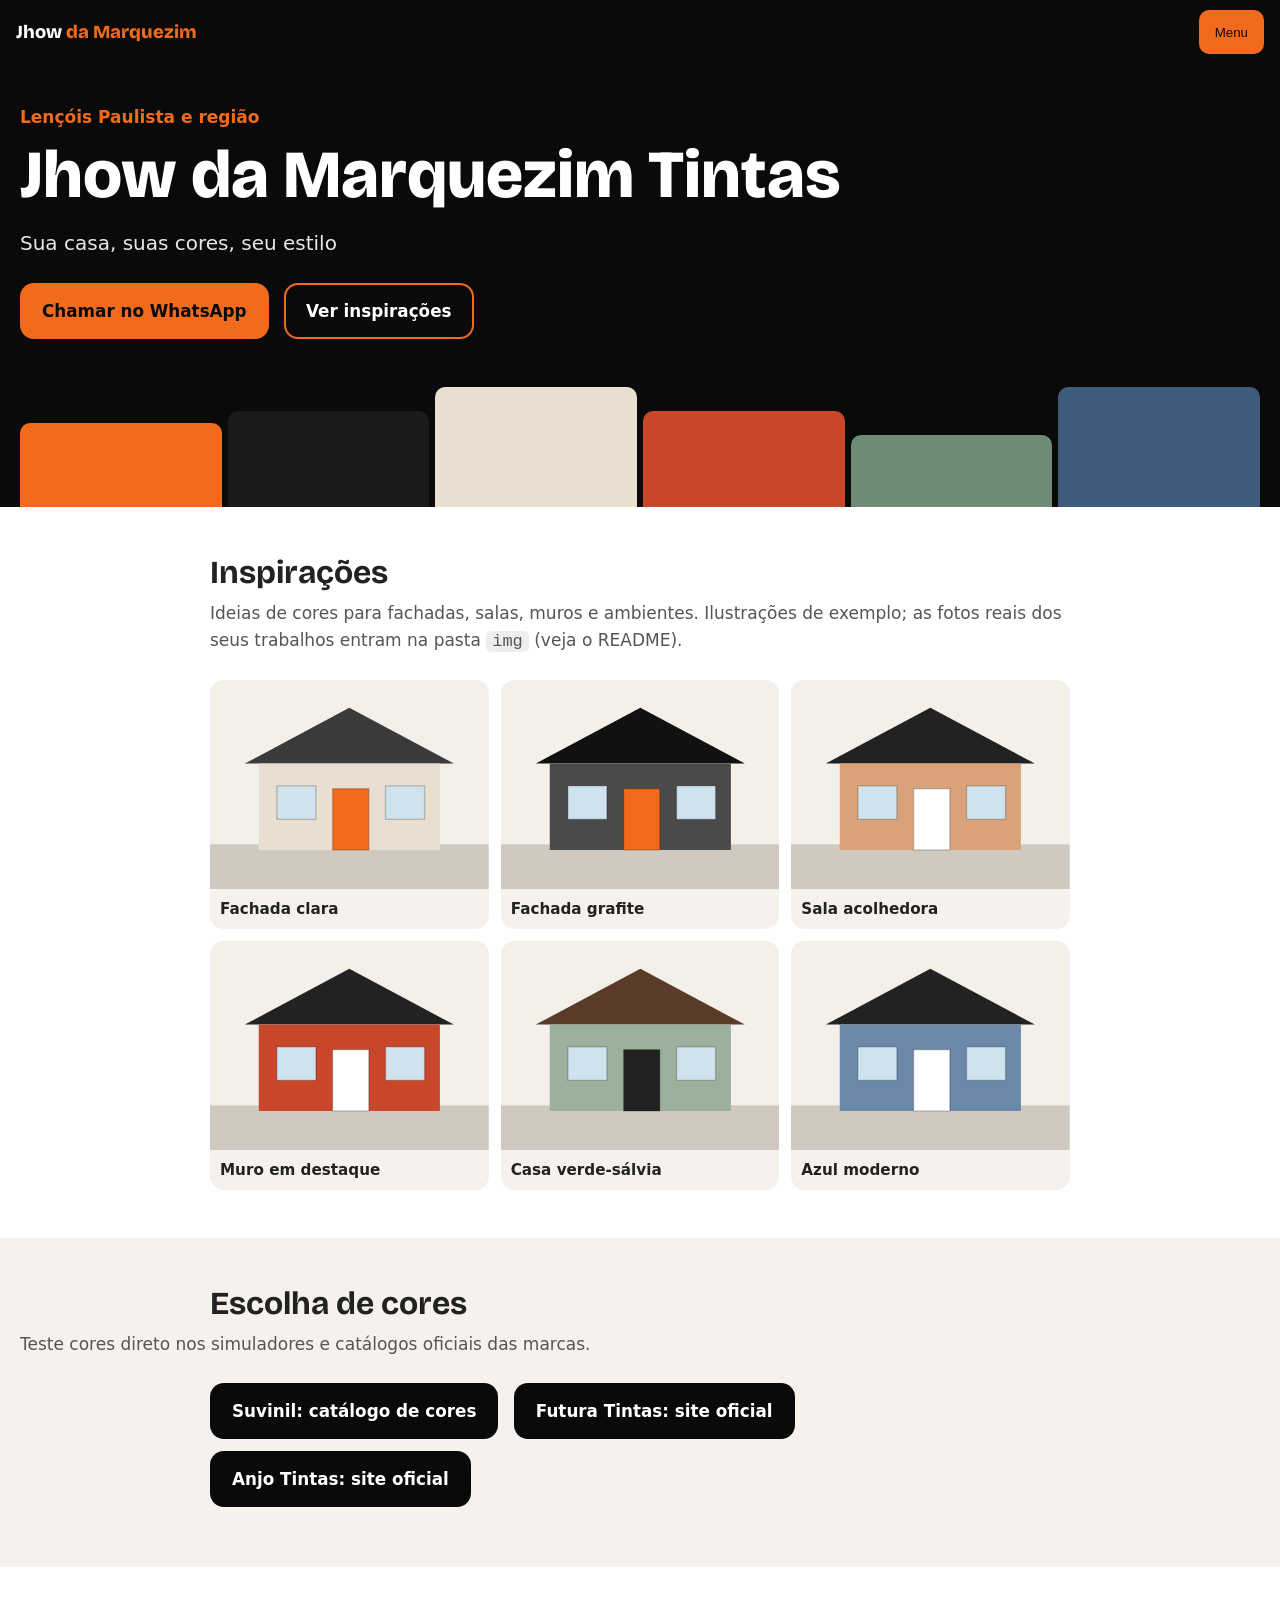
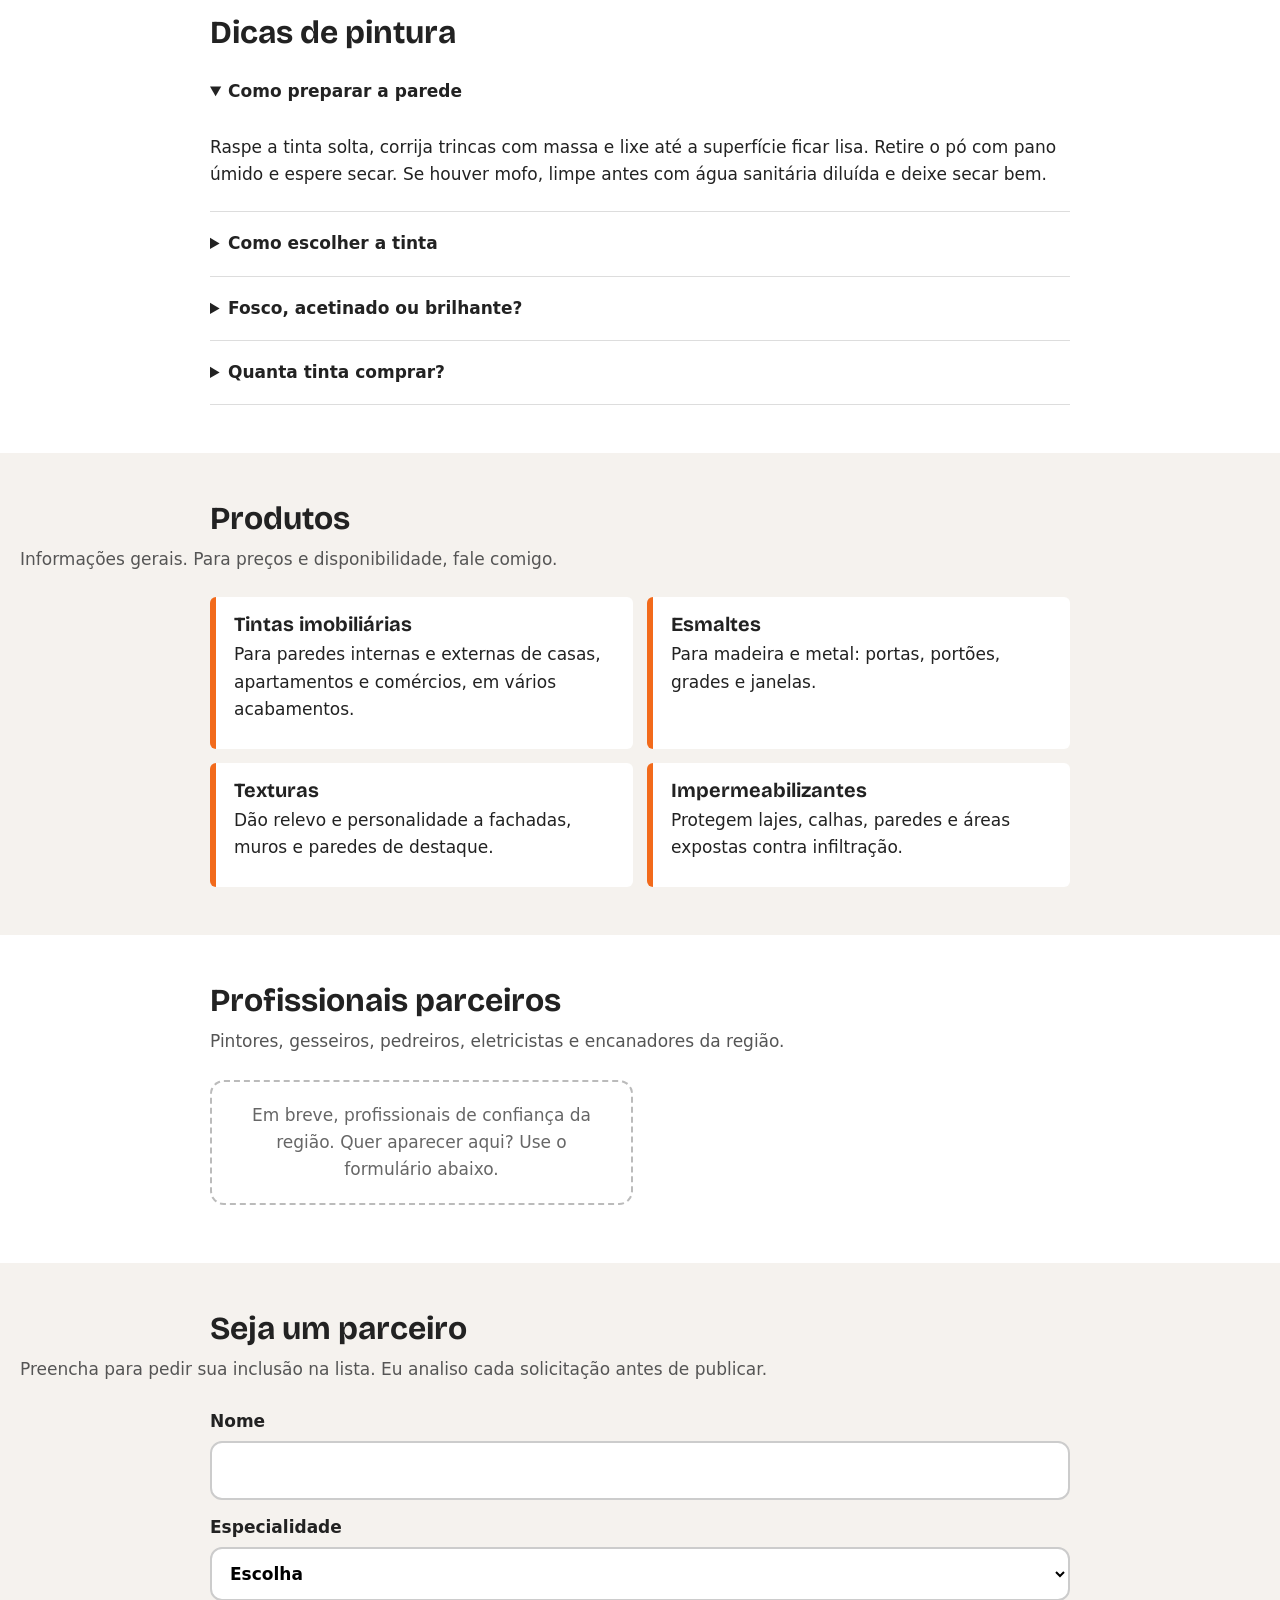
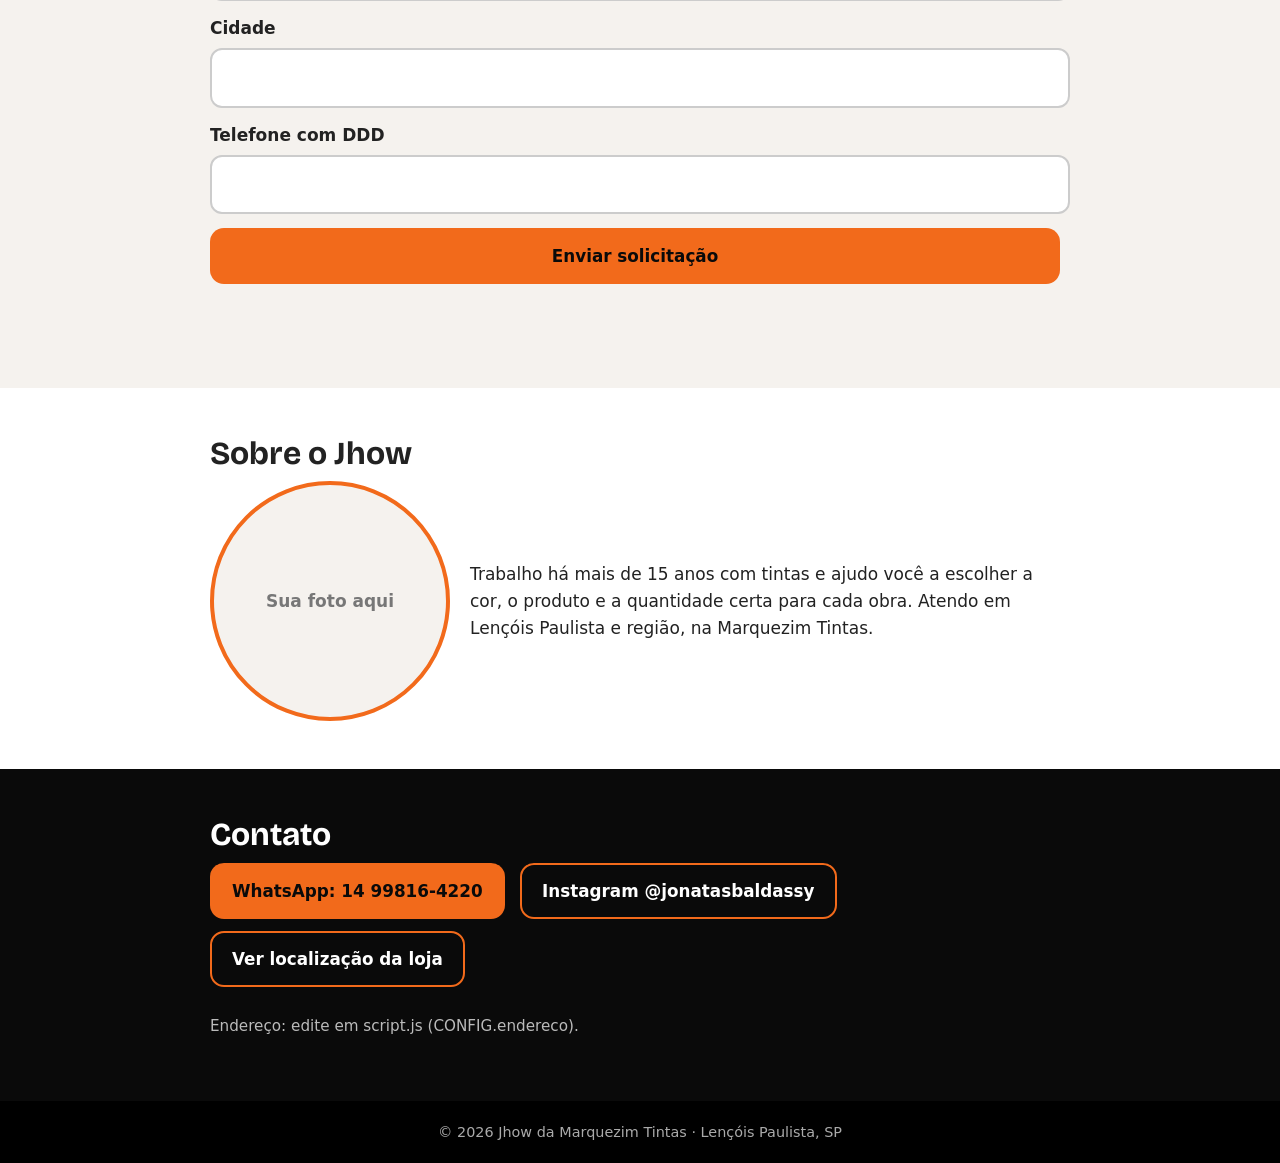
==== index.html @ eee98758 "Add files via upload" ====
<!DOCTYPE html>
<html lang="pt-BR">
<head>
<meta charset="utf-8">
<meta name="viewport" content="width=device-width, initial-scale=1">
<title>Jhow da Marquezim Tintas · Lençóis Paulista</title>
<meta name="description" content="Sua casa, suas cores, seu estilo. Tintas, dicas de pintura e profissionais parceiros em Lençóis Paulista e região.">
<meta name="theme-color" content="#F26A1B">
<link rel="preconnect" href="https://fonts.googleapis.com">
<link rel="preconnect" href="https://fonts.gstatic.com" crossorigin>
<link href="https://fonts.googleapis.com/css2?family=Bricolage+Grotesque:wght@600;800&display=swap" rel="stylesheet">
<link rel="stylesheet" href="style.css">
</head>
<body>

<header class="topbar">
  <a href="#inicio" class="brand">Jhow <span>da Marquezim</span></a>
  <button class="menu-btn" id="menuBtn" aria-expanded="false" aria-controls="menu">Menu</button>
  <nav id="menu" class="menu" hidden>
    <a href="#inspiracoes">Inspirações</a>
    <a href="#cores">Escolha de cores</a>
    <a href="#dicas">Dicas de pintura</a>
    <a href="#produtos">Produtos</a>
    <a href="#parceiros">Profissionais parceiros</a>
    <a href="#seja-parceiro">Seja um parceiro</a>
    <a href="#sobre">Sobre o Jhow</a>
    <a href="#contato">Contato</a>
  </nav>
</header>

<main>
<section id="inicio" class="hero">
  <div class="hero-text">
    <p class="kicker">Lençóis Paulista e região</p>
    <h1>Jhow da Marquezim Tintas</h1>
    <p class="slogan">Sua casa, suas cores, seu estilo</p>
    <a class="btn btn-wa" data-wa="Olá, Jhow! Vim pelo seu site e gostaria de ajuda com tintas.">Chamar no WhatsApp</a>
    <a class="btn btn-ghost" href="#inspiracoes">Ver inspirações</a>
  </div>
  <div class="chips" aria-hidden="true">
    <i style="--c:#F26A1B"></i><i style="--c:#1a1a1a"></i><i style="--c:#E9DFD0"></i><i style="--c:#C8472B"></i><i style="--c:#6E8B74"></i><i style="--c:#3F5A7A"></i>
  </div>
</section>

<section id="inspiracoes" class="sec">
  <h2>Inspirações</h2>
  <p class="lead">Ideias de cores para fachadas, salas, muros e ambientes. Ilustrações de exemplo; as fotos reais dos seus trabalhos entram na pasta <code>img</code> (veja o README).</p>
  <div class="gallery" id="gallery"></div>
</section>

<section id="cores" class="sec alt">
  <h2>Escolha de cores</h2>
  <p class="lead">Teste cores direto nos simuladores e catálogos oficiais das marcas.</p>
  <div class="stack">
    <a class="btn btn-dark" href="https://www.suvinil.com.br/" target="_blank" rel="noopener">Suvinil: catálogo de cores</a>
    <a class="btn btn-dark" href="https://www.futuratintas.com.br/" target="_blank" rel="noopener">Futura Tintas: site oficial</a>
    <a class="btn btn-dark" href="https://www.anjo.com.br/" target="_blank" rel="noopener">Anjo Tintas: site oficial</a>
  </div>
</section>

<section id="dicas" class="sec">
  <h2>Dicas de pintura</h2>
  <details open><summary>Como preparar a parede</summary>
    <p>Raspe a tinta solta, corrija trincas com massa e lixe até a superfície ficar lisa. Retire o pó com pano úmido e espere secar. Se houver mofo, limpe antes com água sanitária diluída e deixe secar bem.</p></details>
  <details><summary>Como escolher a tinta</summary>
    <p>Pense no local: áreas internas pedem tintas laváveis e de baixo odor; áreas externas precisam resistir a sol e chuva. Parede nova costuma pedir selador ou fundo preparador antes da tinta de acabamento.</p></details>
  <details><summary>Fosco, acetinado ou brilhante?</summary>
    <p>O fosco disfarça imperfeições e dá um visual mais sofisticado. O acetinado é fácil de limpar e vai bem em salas e corredores. O brilhante destaca detalhes e mostra todos os defeitos da parede.</p></details>
  <details><summary>Quanta tinta comprar?</summary>
    <p>Meça largura e altura das paredes, some as áreas e desconte portas e janelas. Compare o resultado com o rendimento por demão informado na lata. Me chame no WhatsApp que ajudo a calcular.</p></details>
</section>

<section id="produtos" class="sec alt">
  <h2>Produtos</h2>
  <p class="lead">Informações gerais. Para preços e disponibilidade, fale comigo.</p>
  <div class="cards">
    <article><h3>Tintas imobiliárias</h3><p>Para paredes internas e externas de casas, apartamentos e comércios, em vários acabamentos.</p></article>
    <article><h3>Esmaltes</h3><p>Para madeira e metal: portas, portões, grades e janelas.</p></article>
    <article><h3>Texturas</h3><p>Dão relevo e personalidade a fachadas, muros e paredes de destaque.</p></article>
    <article><h3>Impermeabilizantes</h3><p>Protegem lajes, calhas, paredes e áreas expostas contra infiltração.</p></article>
  </div>
</section>

<section id="parceiros" class="sec">
  <h2>Profissionais parceiros</h2>
  <p class="lead">Pintores, gesseiros, pedreiros, eletricistas e encanadores da região.</p>
  <div id="partners" class="cards"></div>
</section>

<section id="seja-parceiro" class="sec alt">
  <h2>Seja um parceiro</h2>
  <p class="lead">Preencha para pedir sua inclusão na lista. Eu analiso cada solicitação antes de publicar.</p>
  <form id="partnerForm" class="form">
    <label>Nome<input name="nome" required autocomplete="name"></label>
    <label>Especialidade
      <select name="especialidade" required>
        <option value="">Escolha</option><option>Pintor</option><option>Gesseiro</option><option>Pedreiro</option><option>Eletricista</option><option>Encanador</option><option>Outro</option>
      </select></label>
    <label>Cidade<input name="cidade" required></label>
    <label>Telefone com DDD<input name="telefone" type="tel" inputmode="tel" required autocomplete="tel"></label>
    <button class="btn btn-wa" type="submit">Enviar solicitação</button>
    <p id="formMsg" class="note" role="status"></p>
  </form>
</section>

<section id="sobre" class="sec">
  <h2>Sobre o Jhow</h2>
  <div class="about">
    <div class="photo" id="photo">
      <img src="img/jhow.jpg" alt="Jhow, da Marquezim Tintas" onerror="this.remove()">
      <span>Sua foto aqui</span>
    </div>
    <p>Trabalho há mais de 15 anos com tintas e ajudo você a escolher a cor, o produto e a quantidade certa para cada obra. Atendo em Lençóis Paulista e região, na Marquezim Tintas.</p>
  </div>
</section>

<section id="contato" class="sec dark">
  <h2>Contato</h2>
  <div class="stack">
    <a class="btn btn-wa" data-wa="Olá, Jhow! Vim pelo seu site.">WhatsApp: 14 99816-4220</a>
    <a class="btn btn-ghost" id="igLink" target="_blank" rel="noopener">Instagram @jonatasbaldassy</a>
    <a class="btn btn-ghost" id="mapLink" target="_blank" rel="noopener">Ver localização da loja</a>
  </div>
  <p class="note" id="addr"></p>
</section>
</main>

<footer>© <span id="yr"></span> Jhow da Marquezim Tintas · Lençóis Paulista, SP</footer>
<script src="script.js"></script>
</body>
</html>
---- style.css ----
:root{--or:#F26A1B;--or-d:#C94F0B;--bk:#0A0A0A;--wh:#fff;--sand:#F5F2EE;--tx:#222}
*{box-sizing:border-box}
html{scroll-behavior:smooth;scroll-padding-top:64px}
body{margin:0;font:17px/1.6 system-ui,-apple-system,"Segoe UI",Roboto,sans-serif;color:var(--tx);background:var(--wh)}
h1,h2,h3,.brand{font-family:"Bricolage Grotesque",system-ui,sans-serif;line-height:1.1;margin:0}
a{color:inherit}
:focus-visible{outline:3px solid var(--or);outline-offset:2px}

.topbar{position:sticky;top:0;z-index:10;display:flex;justify-content:space-between;align-items:center;padding:10px 16px;background:var(--bk);color:var(--wh)}
.brand{font-weight:800;font-size:1.15rem;text-decoration:none}
.brand span{color:var(--or)}
.menu-btn{background:var(--or);color:var(--bk);border:0;border-radius:10px;font:700 1rem inherit;padding:10px 16px;min-height:44px}
.menu{position:absolute;top:100%;left:0;right:0;background:var(--bk);display:flex;flex-direction:column;padding:8px 16px 16px;border-top:1px solid #333}
.menu[hidden]{display:none}
.menu a{padding:14px 4px;text-decoration:none;border-bottom:1px solid #2a2a2a;font-weight:600}

.hero{background:var(--bk);color:var(--wh);padding:40px 20px 0;overflow:hidden}
.kicker{color:var(--or);font-weight:700;margin:0 0 8px}
.hero h1{font-size:clamp(2.4rem,11vw,4.2rem);font-weight:800}
.slogan{font-size:1.25rem;margin:14px 0 24px;color:#e8e8e8}
.chips{display:flex;gap:6px;margin-top:36px;height:120px;align-items:flex-end}
.chips i{flex:1;background:var(--c);border-radius:10px 10px 0 0;height:60%;transition:height .3s}
.chips i:nth-child(2n){height:80%}.chips i:nth-child(3n){height:100%}.chips i:nth-child(1){height:70%}
.chips i:hover{height:100%}

.btn{display:flex;justify-content:center;align-items:center;min-height:56px;padding:14px 20px;margin:0 0 12px;border-radius:14px;font:700 1.05rem system-ui;text-decoration:none;text-align:center;border:2px solid transparent;cursor:pointer;width:100%}
.btn-wa{background:var(--or);color:var(--bk)}
.btn-wa:active{background:var(--or-d)}
.btn-ghost{border-color:var(--or);color:inherit;background:transparent}
.btn-dark{background:var(--bk);color:var(--wh)}
.btn-sm{min-height:48px;margin:0;font-size:.95rem}
@media(min-width:600px){.btn{width:auto;display:inline-flex;margin-right:10px}.stack .btn{margin-bottom:12px}}

.sec{padding:48px 20px;max-width:900px;margin:0 auto}
.alt,.dark{max-width:none}
.alt{background:var(--sand)}
.alt>*,.dark>*{max-width:860px;margin-left:auto;margin-right:auto}
.dark{background:var(--bk);color:var(--wh)}
h2{font-size:2rem;margin-bottom:10px}
.lead{margin:0 0 24px;color:#555}
.dark .lead,.dark .note{color:#bbb}
.note{font-size:.95rem;color:#666}
code{background:#0001;padding:1px 6px;border-radius:5px}

.gallery{display:grid;grid-template-columns:1fr 1fr;gap:12px}
.gallery figure{margin:0;border-radius:14px;overflow:hidden;background:var(--sand)}
.gallery svg,.gallery img{display:block;width:100%;height:auto}
.gallery figcaption{padding:8px 10px;font-weight:600;font-size:.95rem}
@media(min-width:700px){.gallery{grid-template-columns:repeat(3,1fr)}}

.cards{display:grid;gap:14px}
@media(min-width:700px){.cards{grid-template-columns:1fr 1fr}}
.cards article{background:var(--wh);border-left:6px solid var(--or);padding:16px 18px;border-radius:6px}
.cards h3{font-size:1.25rem;margin-bottom:6px}
.cards p{margin:0 0 10px}
.actions{display:grid;grid-template-columns:1fr 1fr;gap:10px;margin-top:12px}
.empty{padding:20px;border:2px dashed #bbb;border-radius:14px;text-align:center;color:#666}
.demo{display:inline-block;background:var(--bk);color:var(--wh);font-size:.8rem;padding:2px 10px;border-radius:99px;margin-bottom:8px}

details{border-bottom:1px solid #ddd;padding:6px 0}
summary{font-weight:700;padding:12px 0;min-height:48px;cursor:pointer}

.form{display:grid;gap:14px}
.form label{display:grid;gap:6px;font-weight:600}
.form input,.form select{font:inherit;padding:14px;border:2px solid #ccc;border-radius:12px;background:var(--wh);min-height:52px}

.about{display:grid;gap:20px;align-items:center}
@media(min-width:700px){.about{grid-template-columns:240px 1fr}}
.photo{position:relative;aspect-ratio:1;max-width:260px;border-radius:50%;border:4px solid var(--or);background:var(--sand);display:grid;place-items:center;overflow:hidden;color:#777;font-weight:600}
.photo img{position:absolute;inset:0;width:100%;height:100%;object-fit:cover}

footer{background:#000;color:#aaa;text-align:center;padding:20px;font-size:.9rem}
@media(prefers-reduced-motion:reduce){*{transition:none!important;scroll-behavior:auto!important}}
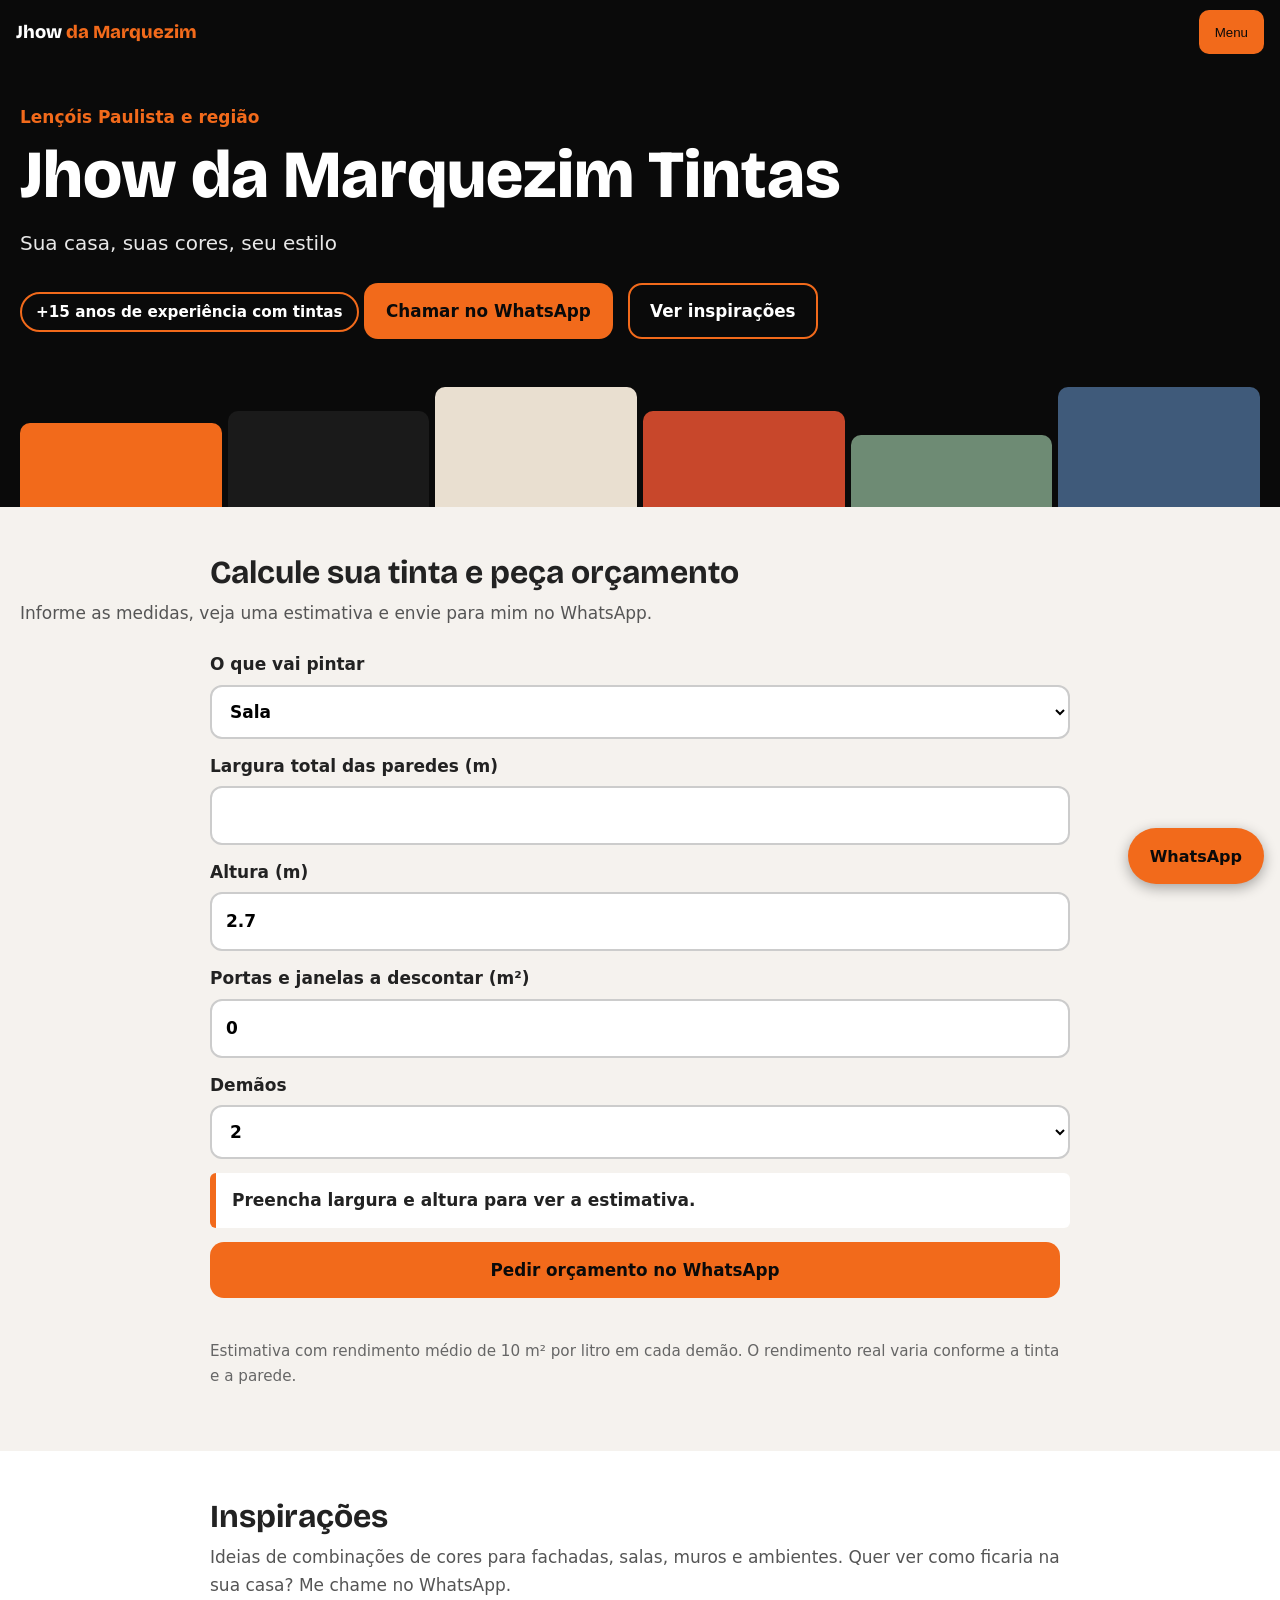
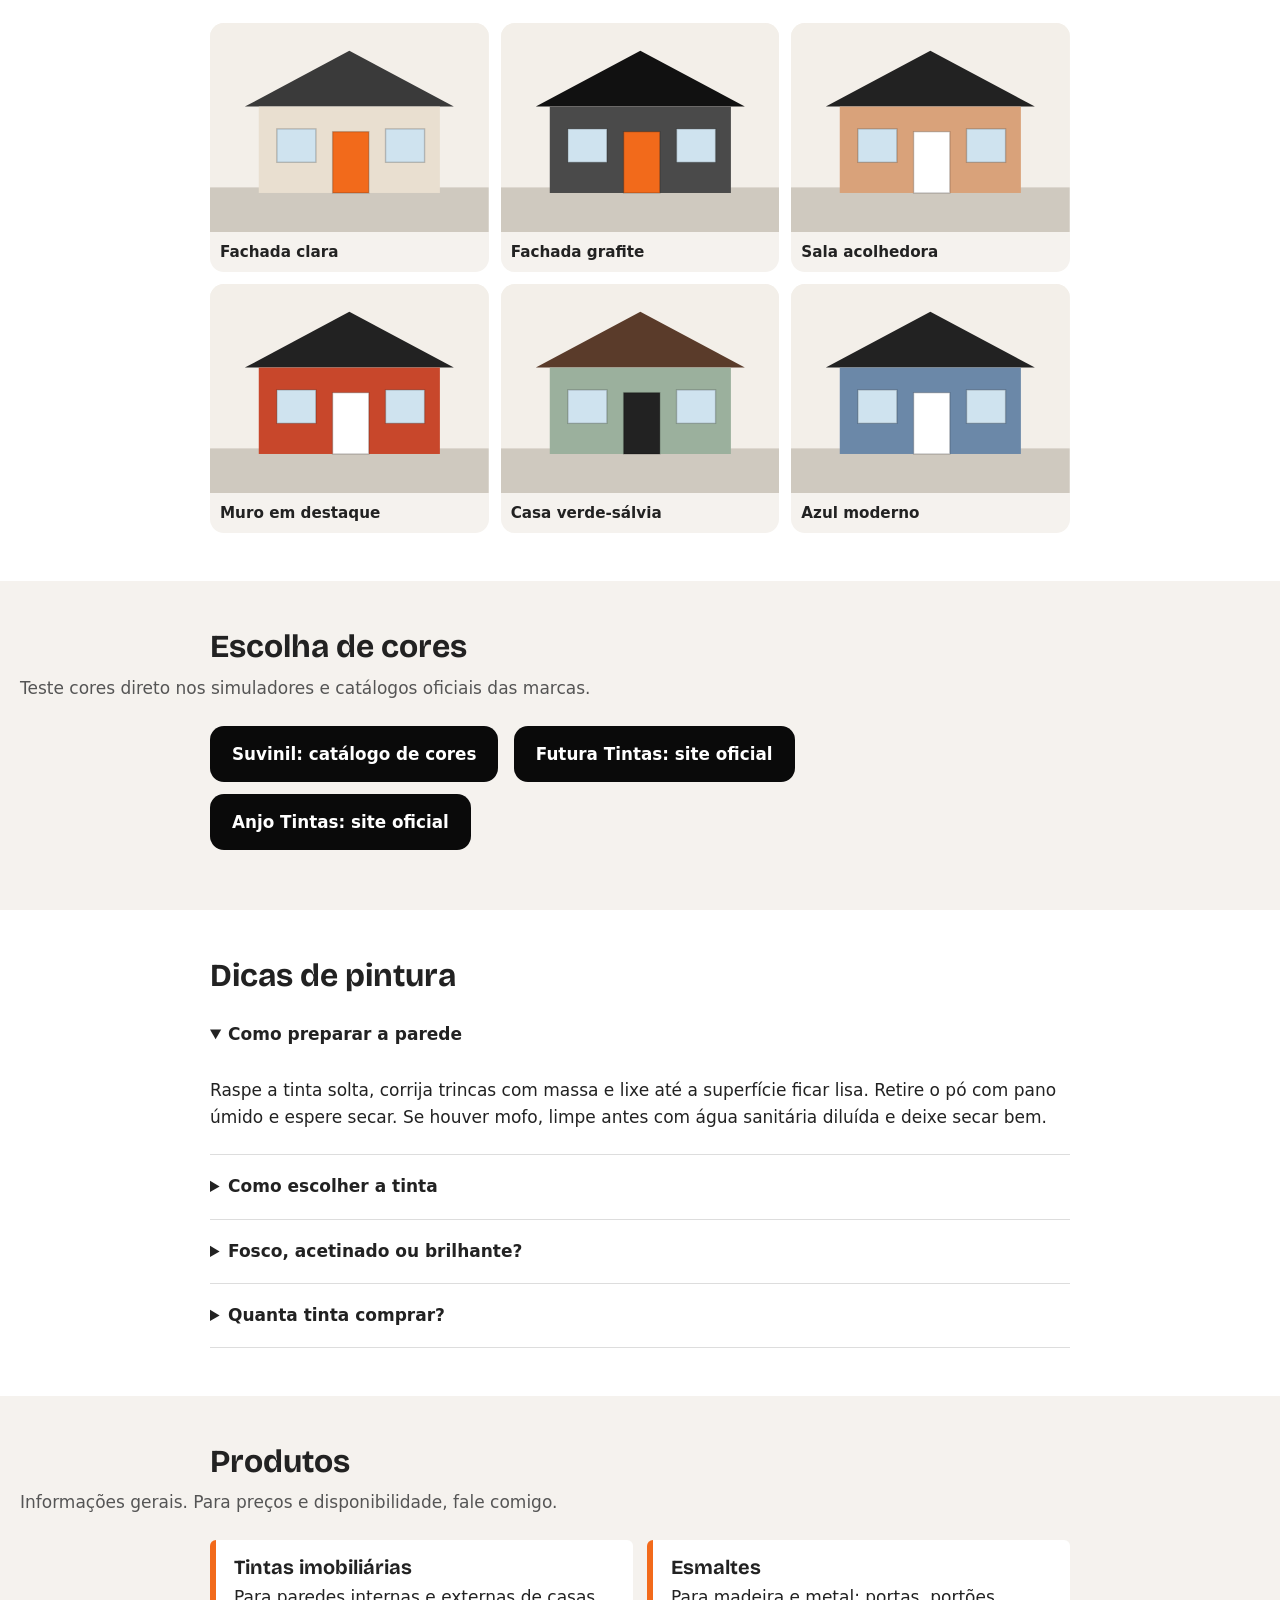
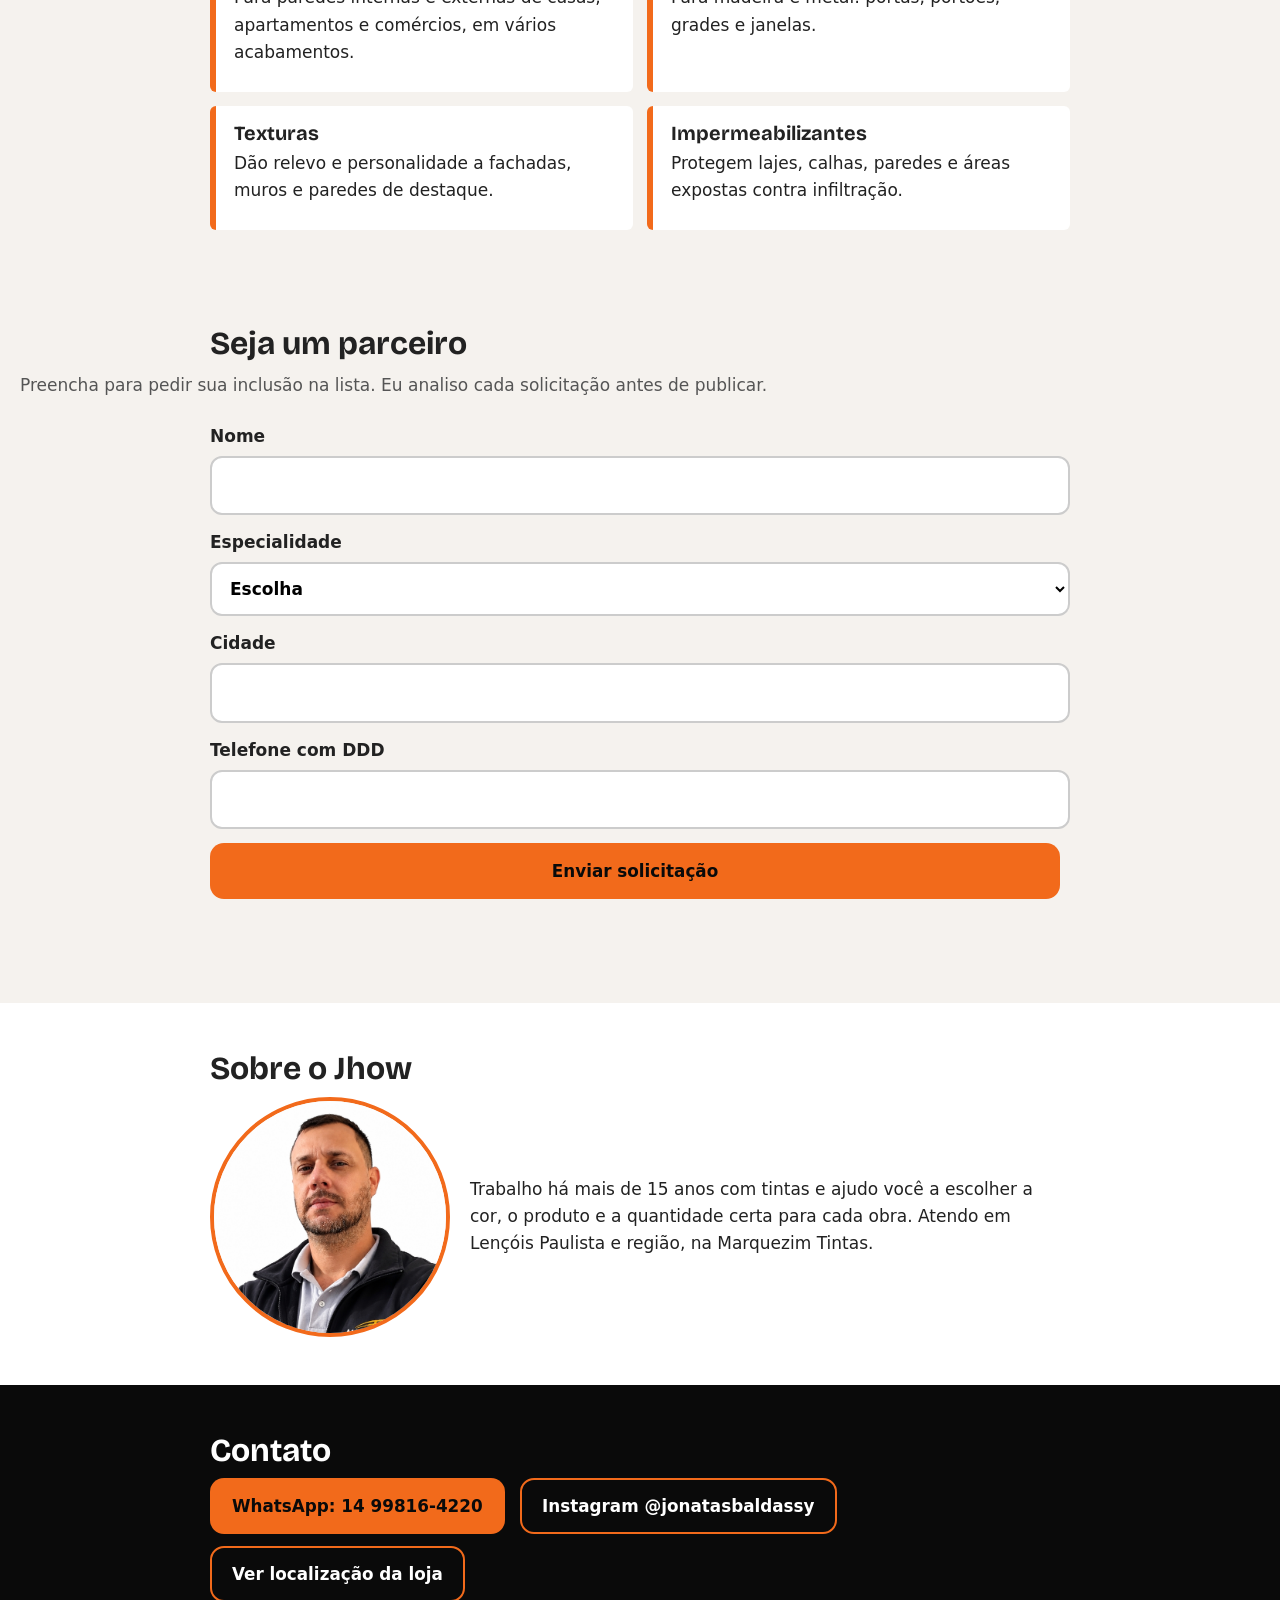
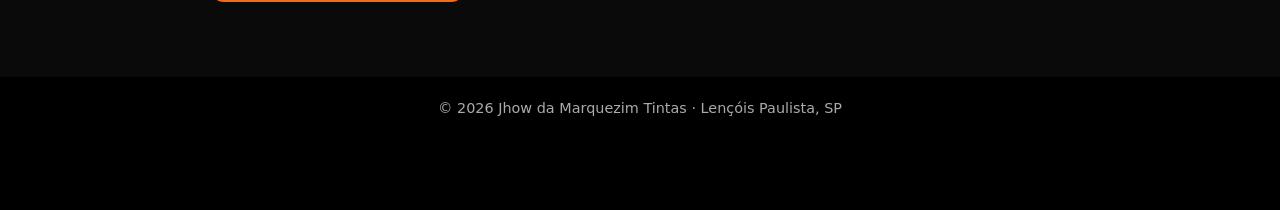
==== commit 824a94df: "Add files via upload" ====
--- a/index.html
+++ b/index.html
@@ -6,6 +6,11 @@
 <title>Jhow da Marquezim Tintas · Lençóis Paulista</title>
 <meta name="description" content="Sua casa, suas cores, seu estilo. Tintas, dicas de pintura e profissionais parceiros em Lençóis Paulista e região.">
 <meta name="theme-color" content="#F26A1B">
+<meta property="og:type" content="website">
+<meta property="og:title" content="Jhow da Marquezim Tintas">
+<meta property="og:description" content="Sua casa, suas cores, seu estilo. Fale comigo no WhatsApp.">
+<meta property="og:image" content="https://jhow-marquezim-tintas.vercel.app/og.png">
+<meta property="og:locale" content="pt_BR">
 <link rel="preconnect" href="https://fonts.googleapis.com">
 <link rel="preconnect" href="https://fonts.gstatic.com" crossorigin>
 <link href="https://fonts.googleapis.com/css2?family=Bricolage+Grotesque:wght@600;800&display=swap" rel="stylesheet">
@@ -17,6 +22,7 @@
   <a href="#inicio" class="brand">Jhow <span>da Marquezim</span></a>
   <button class="menu-btn" id="menuBtn" aria-expanded="false" aria-controls="menu">Menu</button>
   <nav id="menu" class="menu" hidden>
+    <a href="#orcamento">Calcular tinta</a>
     <a href="#inspiracoes">Inspirações</a>
     <a href="#cores">Escolha de cores</a>
     <a href="#dicas">Dicas de pintura</a>
@@ -34,6 +40,7 @@
     <p class="kicker">Lençóis Paulista e região</p>
     <h1>Jhow da Marquezim Tintas</h1>
     <p class="slogan">Sua casa, suas cores, seu estilo</p>
+    <p class="badge">+15 anos de experiência com tintas</p>
     <a class="btn btn-wa" data-wa="Olá, Jhow! Vim pelo seu site e gostaria de ajuda com tintas.">Chamar no WhatsApp</a>
     <a class="btn btn-ghost" href="#inspiracoes">Ver inspirações</a>
   </div>
@@ -42,9 +49,24 @@
   </div>
 </section>
 
+<section id="orcamento" class="sec alt">
+  <h2>Calcule sua tinta e peça orçamento</h2>
+  <p class="lead">Informe as medidas, veja uma estimativa e envie para mim no WhatsApp.</p>
+  <form id="quoteForm" class="form">
+    <label>O que vai pintar<select name="ambiente"><option>Sala</option><option>Quarto</option><option>Cozinha</option><option>Fachada</option><option>Muro</option><option>Portão ou grade</option><option>Outro</option></select></label>
+    <label>Largura total das paredes (m)<input name="larg" type="number" inputmode="decimal" min="0" step="0.1"></label>
+    <label>Altura (m)<input name="alt" type="number" inputmode="decimal" min="0" step="0.1" value="2.7"></label>
+    <label>Portas e janelas a descontar (m²)<input name="desc" type="number" inputmode="decimal" min="0" step="0.1" value="0"></label>
+    <label>Demãos<select name="dem"><option>1</option><option selected>2</option><option>3</option></select></label>
+    <p id="calcOut" class="result" role="status">Preencha largura e altura para ver a estimativa.</p>
+    <button class="btn btn-wa" type="submit">Pedir orçamento no WhatsApp</button>
+    <p class="note">Estimativa com rendimento médio de 10 m² por litro em cada demão. O rendimento real varia conforme a tinta e a parede.</p>
+  </form>
+</section>
+
 <section id="inspiracoes" class="sec">
   <h2>Inspirações</h2>
-  <p class="lead">Ideias de cores para fachadas, salas, muros e ambientes. Ilustrações de exemplo; as fotos reais dos seus trabalhos entram na pasta <code>img</code> (veja o README).</p>
+  <p class="lead">Ideias de combinações de cores para fachadas, salas, muros e ambientes. Quer ver como ficaria na sua casa? Me chame no WhatsApp.</p>
   <div class="gallery" id="gallery"></div>
 </section>
 
@@ -122,9 +144,11 @@
     <a class="btn btn-ghost" id="mapLink" target="_blank" rel="noopener">Ver localização da loja</a>
   </div>
   <p class="note" id="addr"></p>
+  <p class="note" id="hours"></p>
 </section>
 </main>
 
+<a class="fab" data-wa="Olá, Jhow! Vim pelo seu site." aria-label="Chamar no WhatsApp">WhatsApp</a>
 <footer>© <span id="yr"></span> Jhow da Marquezim Tintas · Lençóis Paulista, SP</footer>
 <script src="script.js"></script>
 </body>
--- a/style.css
+++ b/style.css
@@ -67,7 +67,12 @@
 .about{display:grid;gap:20px;align-items:center}
 @media(min-width:700px){.about{grid-template-columns:240px 1fr}}
 .photo{position:relative;aspect-ratio:1;max-width:260px;border-radius:50%;border:4px solid var(--or);background:var(--sand);display:grid;place-items:center;overflow:hidden;color:#777;font-weight:600}
-.photo img{position:absolute;inset:0;width:100%;height:100%;object-fit:cover}
+.photo img{position:absolute;inset:0;width:100%;height:100%;object-fit:cover;object-position:50% 20%}
 
 footer{background:#000;color:#aaa;text-align:center;padding:20px;font-size:.9rem}
 @media(prefers-reduced-motion:reduce){*{transition:none!important;scroll-behavior:auto!important}}
+
+.badge{display:inline-block;margin:0 0 18px;padding:6px 14px;border:2px solid var(--or);border-radius:99px;font-weight:700;font-size:.95rem}
+.result{margin:0;padding:14px 16px;background:var(--wh);border-left:6px solid var(--or);border-radius:6px;font-weight:600}
+.fab{position:fixed;right:16px;bottom:calc(16px + env(safe-area-inset-bottom));z-index:20;display:flex;align-items:center;min-height:56px;padding:0 22px;background:var(--or);color:var(--bk);font:800 1rem system-ui;border-radius:99px;text-decoration:none;box-shadow:0 4px 14px #0005}
+footer{padding-bottom:90px}
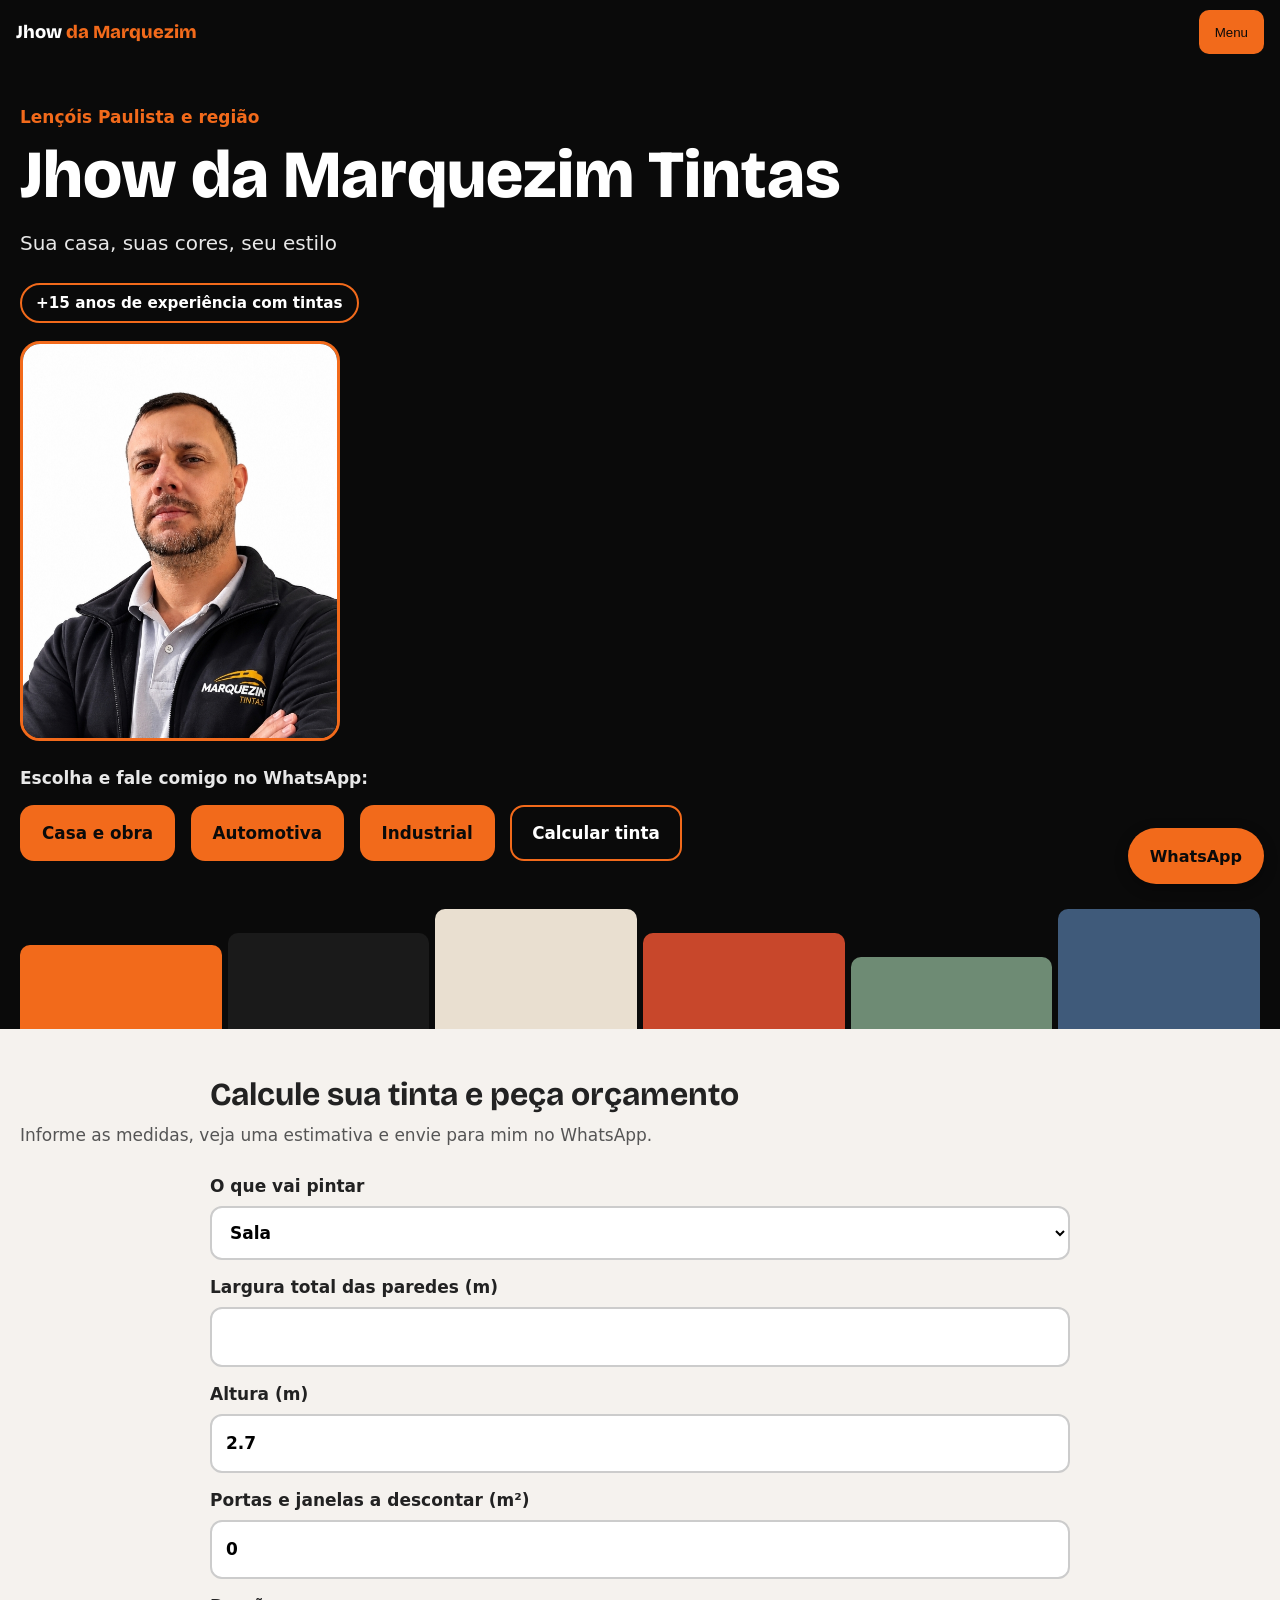
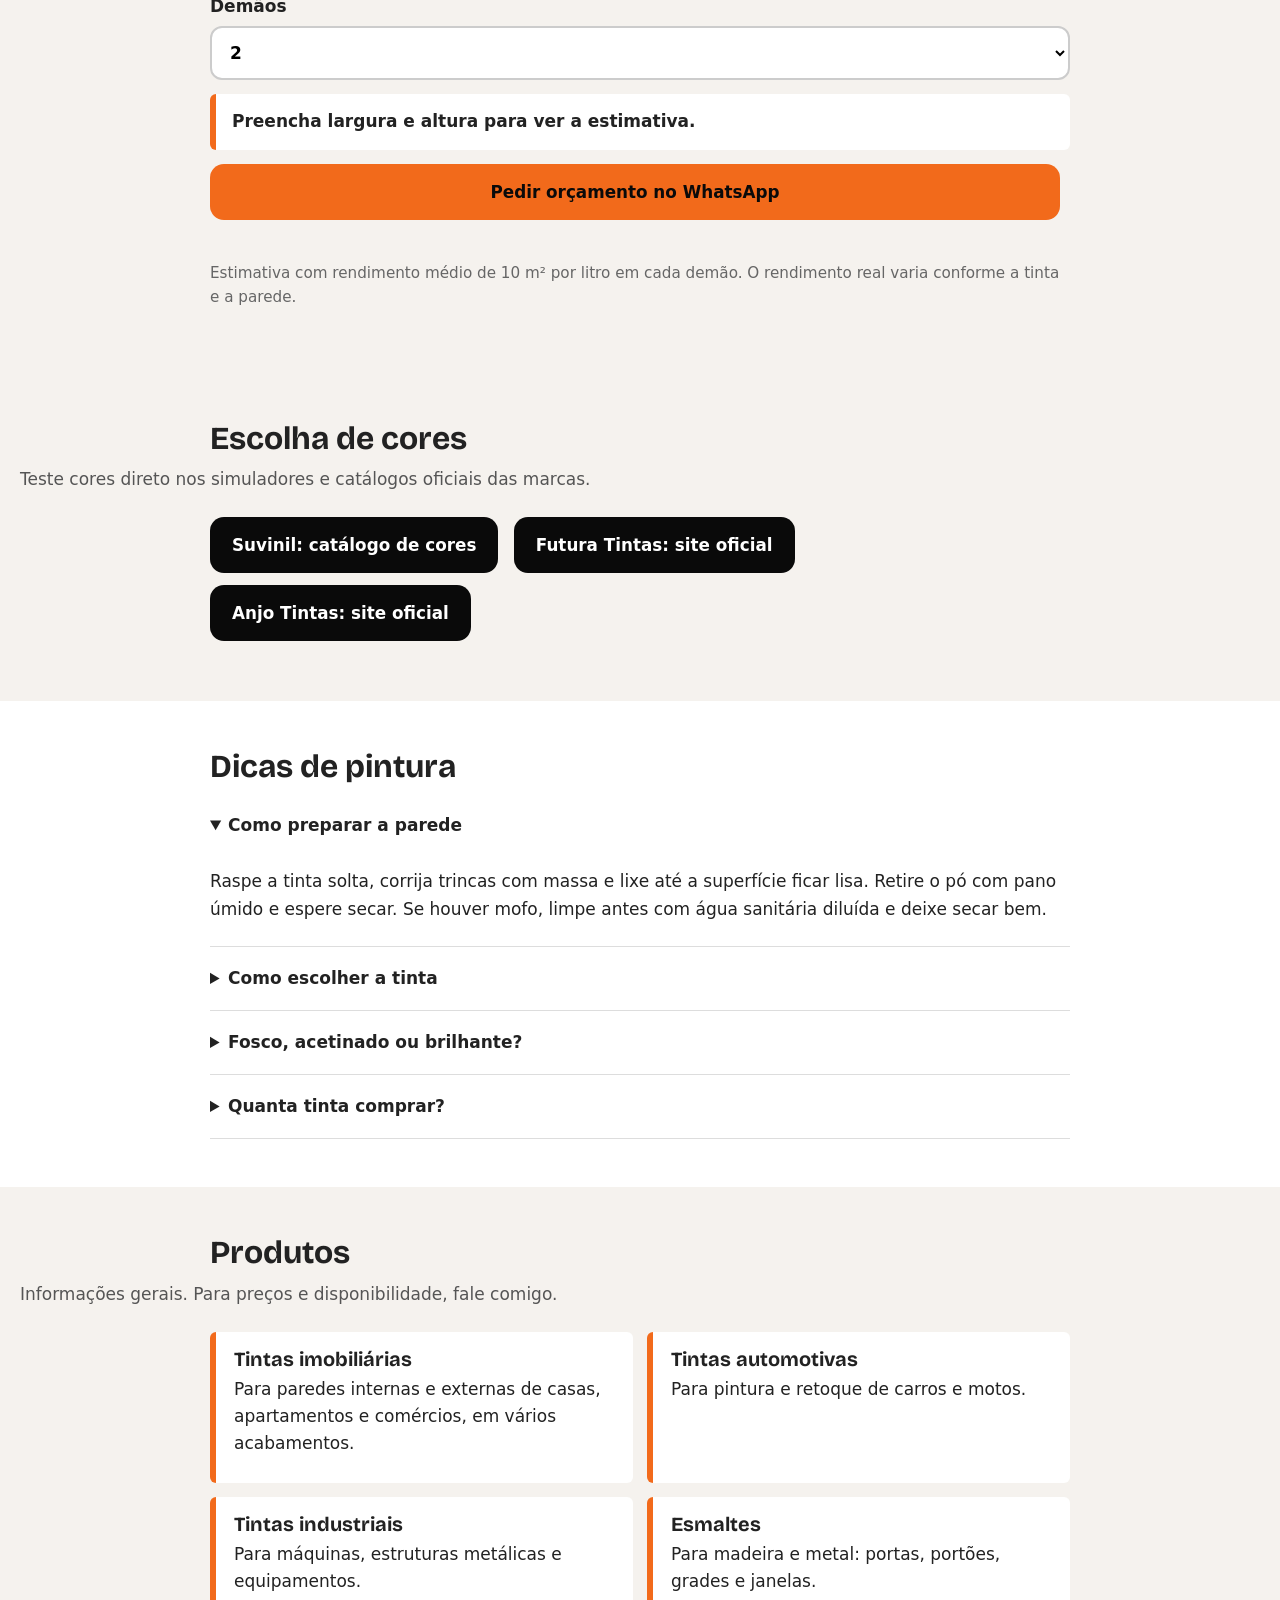
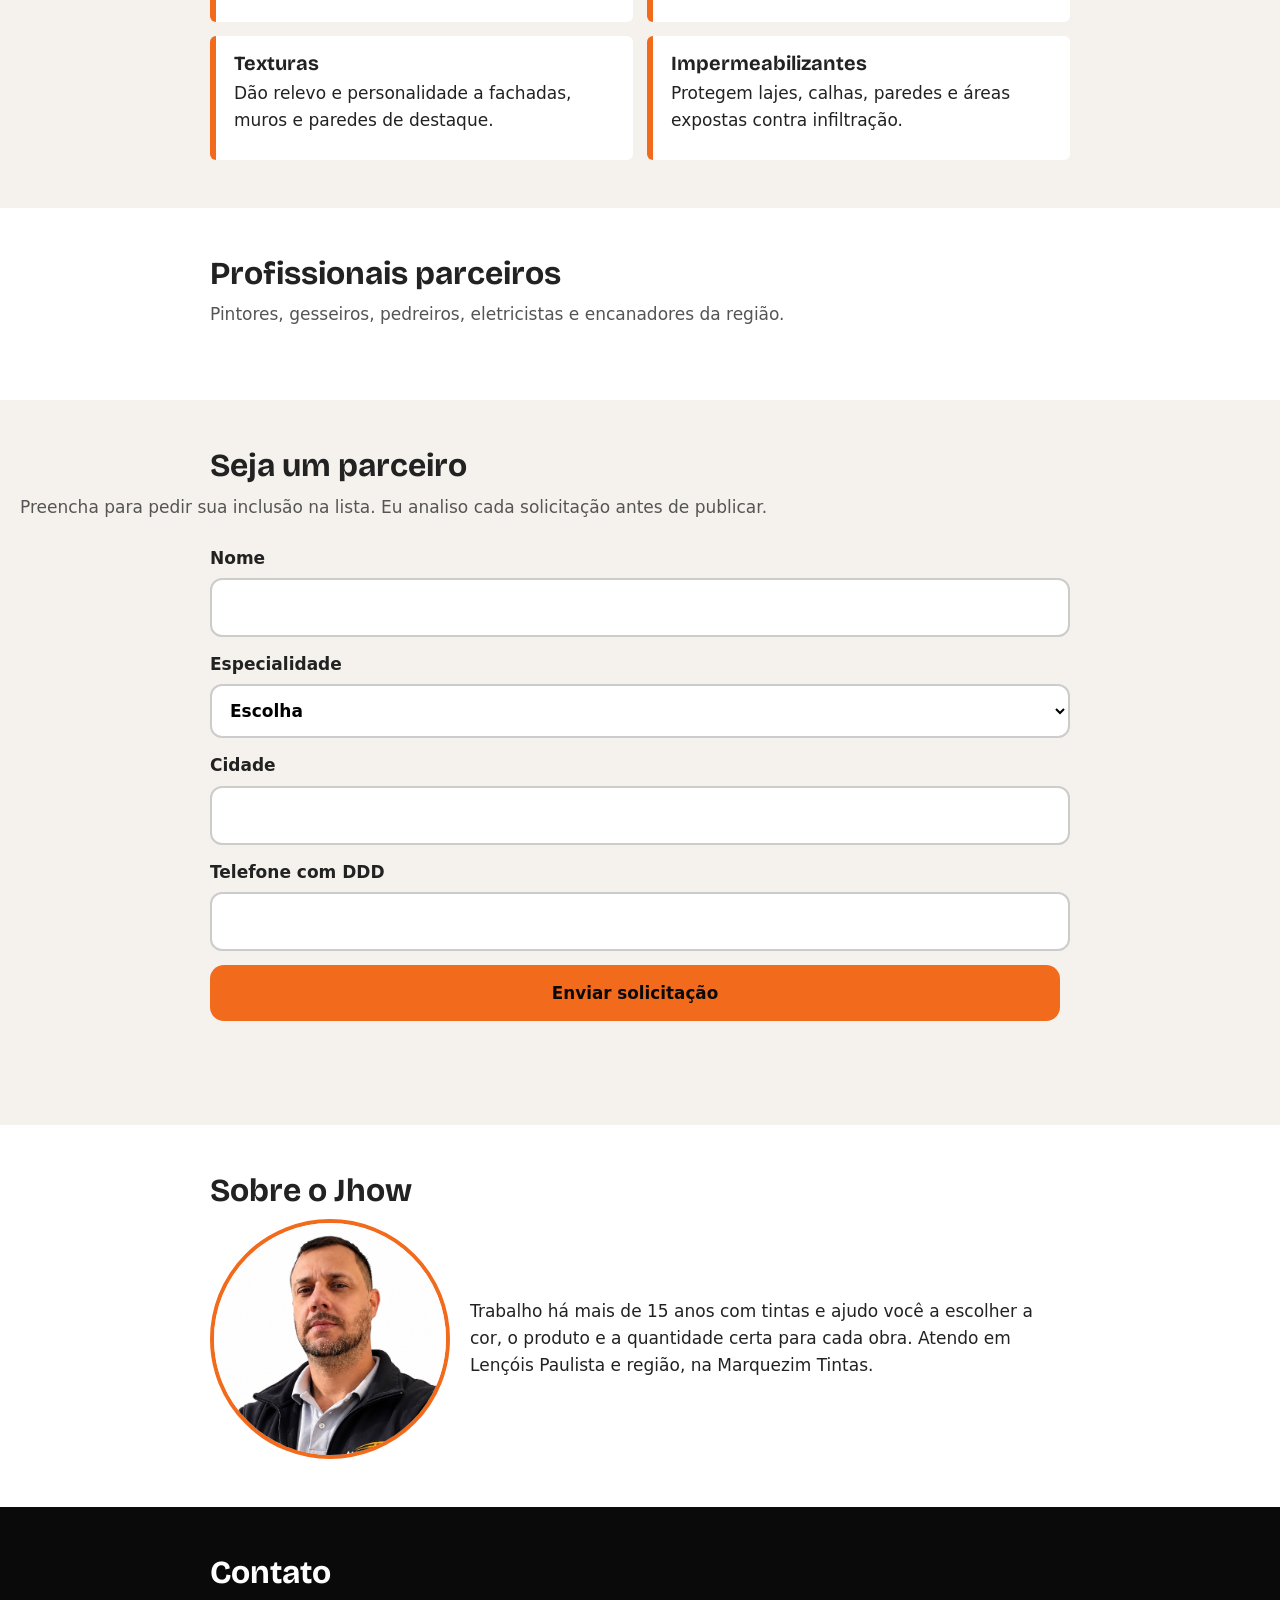
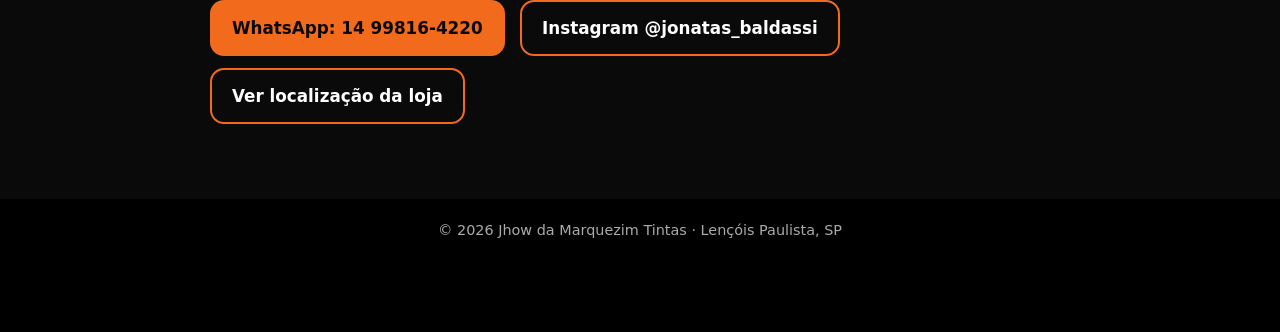
==== commit 021df8ce: "Add files via upload" ====
--- a/index.html
+++ b/index.html
@@ -23,7 +23,6 @@
   <button class="menu-btn" id="menuBtn" aria-expanded="false" aria-controls="menu">Menu</button>
   <nav id="menu" class="menu" hidden>
     <a href="#orcamento">Calcular tinta</a>
-    <a href="#inspiracoes">Inspirações</a>
     <a href="#cores">Escolha de cores</a>
     <a href="#dicas">Dicas de pintura</a>
     <a href="#produtos">Produtos</a>
@@ -41,8 +40,12 @@
     <h1>Jhow da Marquezim Tintas</h1>
     <p class="slogan">Sua casa, suas cores, seu estilo</p>
     <p class="badge">+15 anos de experiência com tintas</p>
-    <a class="btn btn-wa" data-wa="Olá, Jhow! Vim pelo seu site e gostaria de ajuda com tintas.">Chamar no WhatsApp</a>
-    <a class="btn btn-ghost" href="#inspiracoes">Ver inspirações</a>
+    <img class="hero-photo" src="img/jhow.jpg" alt="Jhow, da Marquezim Tintas" onerror="this.remove()">
+    <p class="pick">Escolha e fale comigo no WhatsApp:</p>
+    <a class="btn btn-wa" data-wa="Olá, Jhow! Vim pelo seu site e preciso de tintas para casa ou obra.">Casa e obra</a>
+    <a class="btn btn-wa" data-wa="Olá, Jhow! Vim pelo seu site e preciso de tinta automotiva.">Automotiva</a>
+    <a class="btn btn-wa" data-wa="Olá, Jhow! Vim pelo seu site e preciso de tinta industrial.">Industrial</a>
+    <a class="btn btn-ghost" href="#orcamento">Calcular tinta</a>
   </div>
   <div class="chips" aria-hidden="true">
     <i style="--c:#F26A1B"></i><i style="--c:#1a1a1a"></i><i style="--c:#E9DFD0"></i><i style="--c:#C8472B"></i><i style="--c:#6E8B74"></i><i style="--c:#3F5A7A"></i>
@@ -62,12 +65,6 @@
     <button class="btn btn-wa" type="submit">Pedir orçamento no WhatsApp</button>
     <p class="note">Estimativa com rendimento médio de 10 m² por litro em cada demão. O rendimento real varia conforme a tinta e a parede.</p>
   </form>
-</section>
-
-<section id="inspiracoes" class="sec">
-  <h2>Inspirações</h2>
-  <p class="lead">Ideias de combinações de cores para fachadas, salas, muros e ambientes. Quer ver como ficaria na sua casa? Me chame no WhatsApp.</p>
-  <div class="gallery" id="gallery"></div>
 </section>
 
 <section id="cores" class="sec alt">
@@ -97,6 +94,8 @@
   <p class="lead">Informações gerais. Para preços e disponibilidade, fale comigo.</p>
   <div class="cards">
     <article><h3>Tintas imobiliárias</h3><p>Para paredes internas e externas de casas, apartamentos e comércios, em vários acabamentos.</p></article>
+    <article><h3>Tintas automotivas</h3><p>Para pintura e retoque de carros e motos.</p></article>
+    <article><h3>Tintas industriais</h3><p>Para máquinas, estruturas metálicas e equipamentos.</p></article>
     <article><h3>Esmaltes</h3><p>Para madeira e metal: portas, portões, grades e janelas.</p></article>
     <article><h3>Texturas</h3><p>Dão relevo e personalidade a fachadas, muros e paredes de destaque.</p></article>
     <article><h3>Impermeabilizantes</h3><p>Protegem lajes, calhas, paredes e áreas expostas contra infiltração.</p></article>
@@ -140,7 +139,7 @@
   <h2>Contato</h2>
   <div class="stack">
     <a class="btn btn-wa" data-wa="Olá, Jhow! Vim pelo seu site.">WhatsApp: 14 99816-4220</a>
-    <a class="btn btn-ghost" id="igLink" target="_blank" rel="noopener">Instagram @jonatasbaldassy</a>
+    <a class="btn btn-ghost" id="igLink" target="_blank" rel="noopener">Instagram @jonatas_baldassi</a>
     <a class="btn btn-ghost" id="mapLink" target="_blank" rel="noopener">Ver localização da loja</a>
   </div>
   <p class="note" id="addr"></p>
--- a/style.css
+++ b/style.css
@@ -76,3 +76,5 @@
 .result{margin:0;padding:14px 16px;background:var(--wh);border-left:6px solid var(--or);border-radius:6px;font-weight:600}
 .fab{position:fixed;right:16px;bottom:calc(16px + env(safe-area-inset-bottom));z-index:20;display:flex;align-items:center;min-height:56px;padding:0 22px;background:var(--or);color:var(--bk);font:800 1rem system-ui;border-radius:99px;text-decoration:none;box-shadow:0 4px 14px #0005}
 footer{padding-bottom:90px}
+.hero-photo{display:block;width:100%;max-width:320px;aspect-ratio:4/5;object-fit:cover;object-position:50% 12%;border-radius:20px;border:3px solid var(--or);margin:0 0 24px}
+.pick{margin:0 0 12px;font-weight:700;color:#e8e8e8}
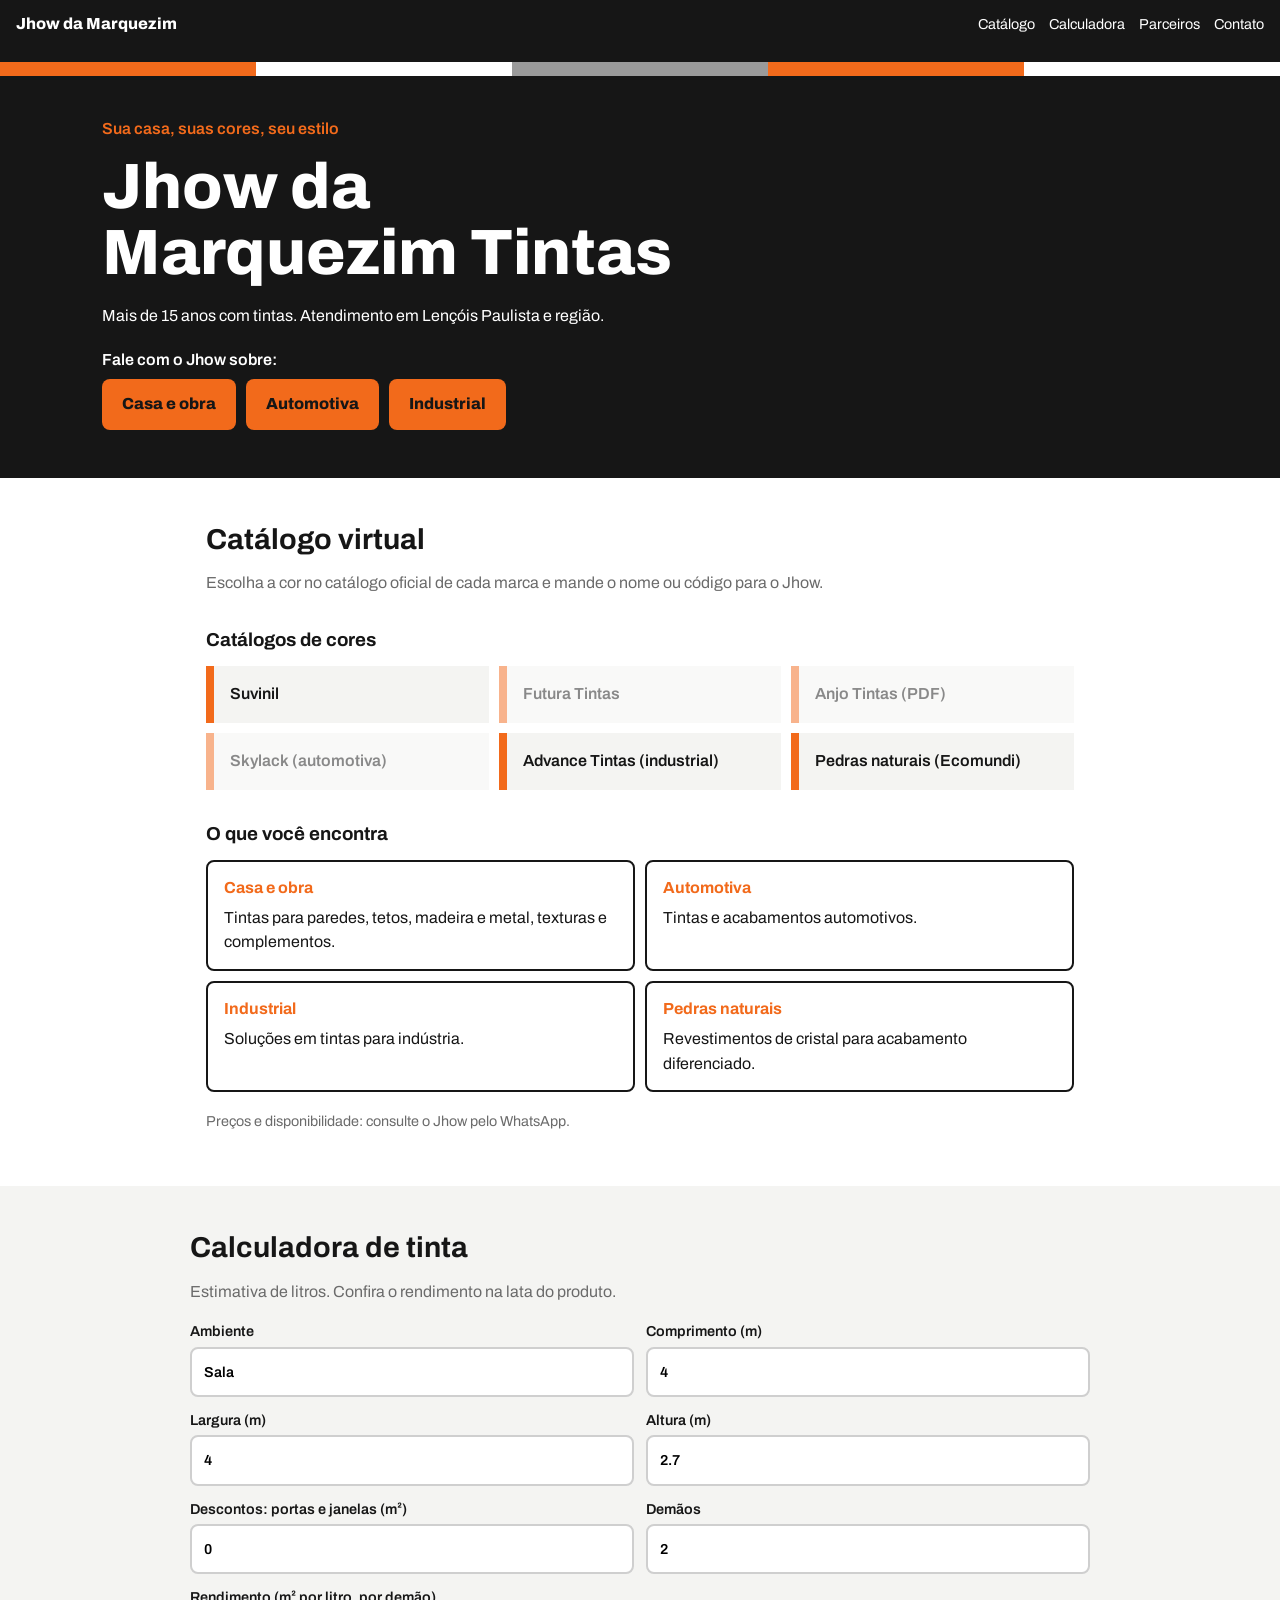
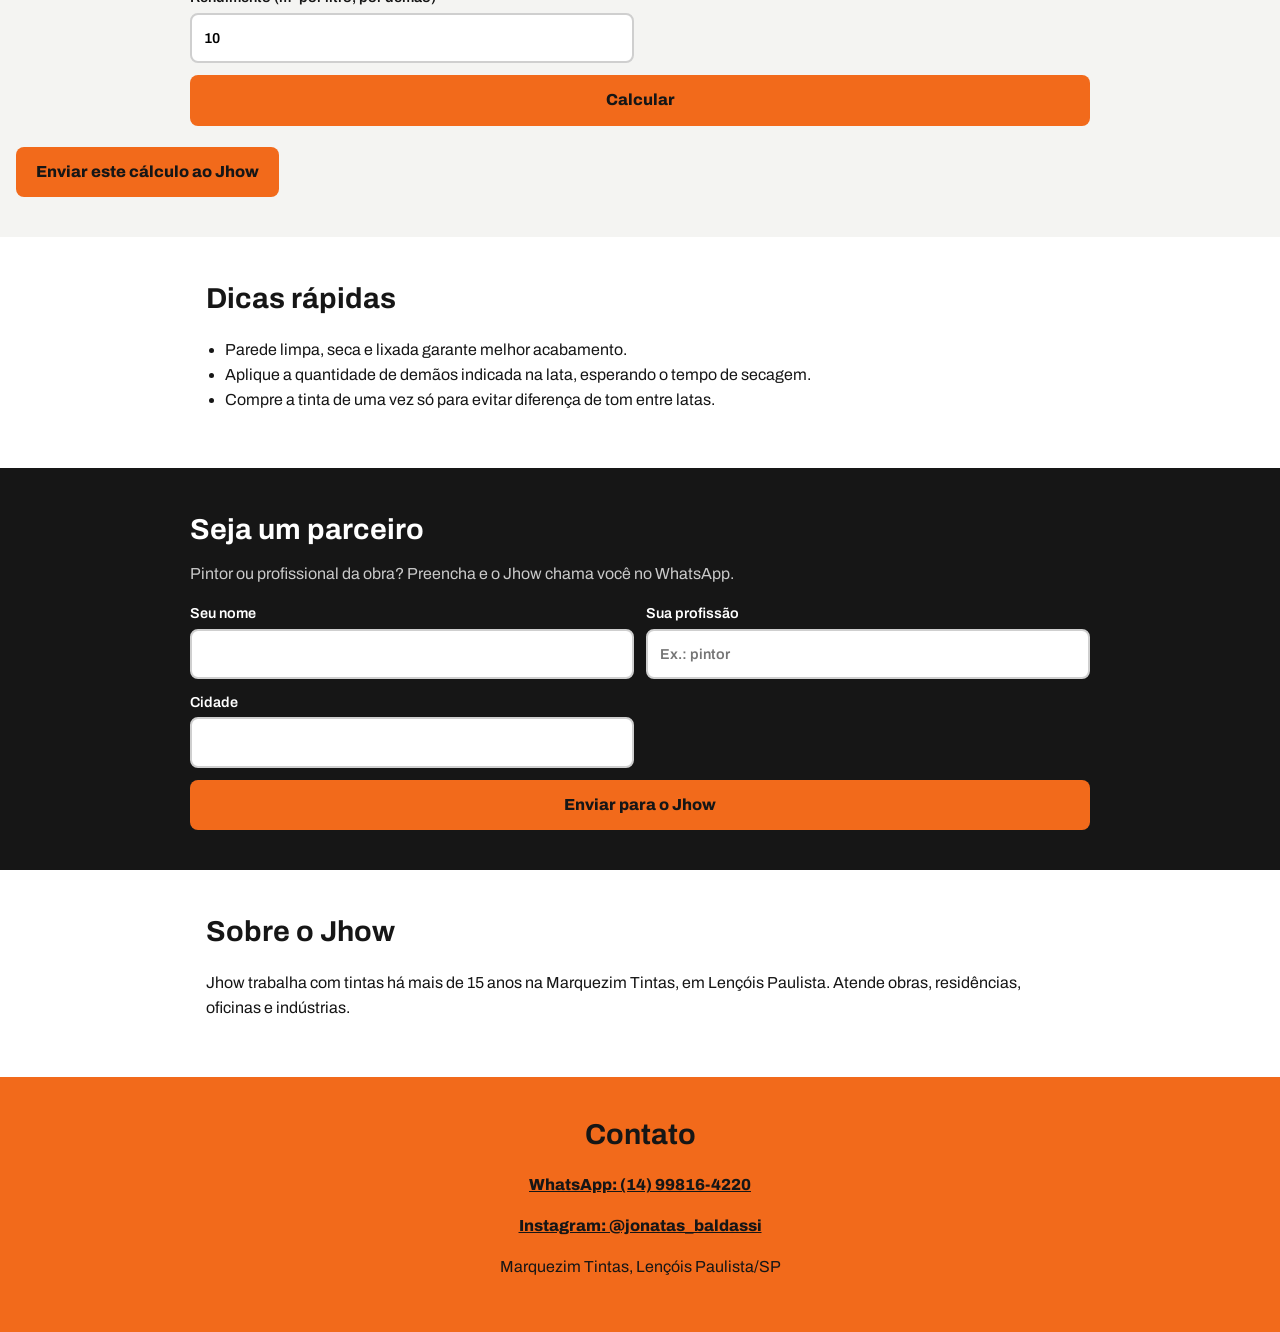
==== commit 1d5f7c2e: "Add files via upload" ====
--- a/index.html
+++ b/index.html
@@ -3,152 +3,114 @@
 <head>
 <meta charset="utf-8">
 <meta name="viewport" content="width=device-width, initial-scale=1">
-<title>Jhow da Marquezim Tintas · Lençóis Paulista</title>
-<meta name="description" content="Sua casa, suas cores, seu estilo. Tintas, dicas de pintura e profissionais parceiros em Lençóis Paulista e região.">
-<meta name="theme-color" content="#F26A1B">
-<meta property="og:type" content="website">
-<meta property="og:title" content="Jhow da Marquezim Tintas">
-<meta property="og:description" content="Sua casa, suas cores, seu estilo. Fale comigo no WhatsApp.">
-<meta property="og:image" content="https://jhow-marquezim-tintas.vercel.app/og.png">
-<meta property="og:locale" content="pt_BR">
+<title>Jhow da Marquezim Tintas | Lençóis Paulista</title>
+<meta name="description" content="Jhow da Marquezim Tintas: tintas para casa e obra, automotivas e industriais em Lençóis Paulista e região.">
 <link rel="preconnect" href="https://fonts.googleapis.com">
-<link rel="preconnect" href="https://fonts.gstatic.com" crossorigin>
-<link href="https://fonts.googleapis.com/css2?family=Bricolage+Grotesque:wght@600;800&display=swap" rel="stylesheet">
+<link href="https://fonts.googleapis.com/css2?family=Archivo:wght@400;600;800&display=swap" rel="stylesheet">
 <link rel="stylesheet" href="style.css">
 </head>
 <body>
 
-<header class="topbar">
-  <a href="#inicio" class="brand">Jhow <span>da Marquezim</span></a>
-  <button class="menu-btn" id="menuBtn" aria-expanded="false" aria-controls="menu">Menu</button>
-  <nav id="menu" class="menu" hidden>
-    <a href="#orcamento">Calcular tinta</a>
-    <a href="#cores">Escolha de cores</a>
-    <a href="#dicas">Dicas de pintura</a>
-    <a href="#produtos">Produtos</a>
-    <a href="#parceiros">Profissionais parceiros</a>
-    <a href="#seja-parceiro">Seja um parceiro</a>
-    <a href="#sobre">Sobre o Jhow</a>
+<header class="topo">
+  <a href="#inicio" class="marca">Jhow da Marquezim</a>
+  <nav>
+    <a href="#catalogo">Catálogo</a>
+    <a href="#calculadora">Calculadora</a>
+    <a href="#parceiro">Parceiros</a>
     <a href="#contato">Contato</a>
   </nav>
 </header>
 
 <main>
 <section id="inicio" class="hero">
-  <div class="hero-text">
-    <p class="kicker">Lençóis Paulista e região</p>
+  <div class="faixas" aria-hidden="true"><i></i><i></i><i></i><i></i><i></i></div>
+  <div class="hero-txt">
+    <p class="slogan">Sua casa, suas cores, seu estilo</p>
     <h1>Jhow da Marquezim Tintas</h1>
-    <p class="slogan">Sua casa, suas cores, seu estilo</p>
-    <p class="badge">+15 anos de experiência com tintas</p>
-    <img class="hero-photo" src="img/jhow.jpg" alt="Jhow, da Marquezim Tintas" onerror="this.remove()">
-    <p class="pick">Escolha e fale comigo no WhatsApp:</p>
-    <a class="btn btn-wa" data-wa="Olá, Jhow! Vim pelo seu site e preciso de tintas para casa ou obra.">Casa e obra</a>
-    <a class="btn btn-wa" data-wa="Olá, Jhow! Vim pelo seu site e preciso de tinta automotiva.">Automotiva</a>
-    <a class="btn btn-wa" data-wa="Olá, Jhow! Vim pelo seu site e preciso de tinta industrial.">Industrial</a>
-    <a class="btn btn-ghost" href="#orcamento">Calcular tinta</a>
+    <p>Mais de 15 anos com tintas. Atendimento em Lençóis Paulista e região.</p>
+    <p class="quem">Fale com o Jhow sobre:</p>
+    <div class="botoes">
+      <a class="btn zap" data-zap="Olá Jhow! Quero falar sobre tintas para casa e obra.">Casa e obra</a>
+      <a class="btn zap" data-zap="Olá Jhow! Quero falar sobre tintas automotivas.">Automotiva</a>
+      <a class="btn zap" data-zap="Olá Jhow! Quero falar sobre tintas industriais.">Industrial</a>
+    </div>
   </div>
-  <div class="chips" aria-hidden="true">
-    <i style="--c:#F26A1B"></i><i style="--c:#1a1a1a"></i><i style="--c:#E9DFD0"></i><i style="--c:#C8472B"></i><i style="--c:#6E8B74"></i><i style="--c:#3F5A7A"></i>
+  <img class="foto" src="foto.jpg" alt="Jhow da Marquezim Tintas" onerror="this.style.display='none'">
+</section>
+
+<section id="catalogo" class="bloco">
+  <h2>Catálogo virtual</h2>
+  <p class="sub">Escolha a cor no catálogo oficial de cada marca e mande o nome ou código para o Jhow.</p>
+  <h3>Catálogos de cores</h3>
+  <div class="grade links">
+    <a class="cat" data-link="suvinil" target="_blank" rel="noopener">Suvinil</a>
+    <a class="cat" data-link="futura" target="_blank" rel="noopener">Futura Tintas</a>
+    <a class="cat" data-link="anjo" target="_blank" rel="noopener">Anjo Tintas (PDF)</a>
+    <a class="cat" data-link="skylack" target="_blank" rel="noopener">Skylack (automotiva)</a>
+    <a class="cat" data-link="advance" target="_blank" rel="noopener">Advance Tintas (industrial)</a>
+    <a class="cat" data-link="ecomundi" target="_blank" rel="noopener">Pedras naturais (Ecomundi)</a>
+  </div>
+  <h3>O que você encontra</h3>
+  <div class="grade prod">
+    <article><h4>Casa e obra</h4><p>Tintas para paredes, tetos, madeira e metal, texturas e complementos.</p></article>
+    <article><h4>Automotiva</h4><p>Tintas e acabamentos automotivos.</p></article>
+    <article><h4>Industrial</h4><p>Soluções em tintas para indústria.</p></article>
+    <article><h4>Pedras naturais</h4><p>Revestimentos de cristal para acabamento diferenciado.</p></article>
+  </div>
+  <p class="nota">Preços e disponibilidade: consulte o Jhow pelo WhatsApp.</p>
+</section>
+
+<section id="calculadora" class="bloco claro">
+  <h2>Calculadora de tinta</h2>
+  <p class="sub">Estimativa de litros. Confira o rendimento na lata do produto.</p>
+  <div class="calc">
+    <label>Ambiente <input id="amb" value="Sala"></label>
+    <label>Comprimento (m) <input id="comp" type="number" step="0.1" value="4"></label>
+    <label>Largura (m) <input id="larg" type="number" step="0.1" value="4"></label>
+    <label>Altura (m) <input id="alt" type="number" step="0.1" value="2.7"></label>
+    <label>Descontos: portas e janelas (m²) <input id="desc" type="number" step="0.1" value="0"></label>
+    <label>Demãos <input id="dem" type="number" min="1" value="2"></label>
+    <label>Rendimento (m² por litro, por demão) <input id="rend" type="number" step="0.5" value="10"></label>
+    <button id="calcular" class="btn">Calcular</button>
+  </div>
+  <p id="resultado" class="resultado" aria-live="polite"></p>
+  <a id="zapCalc" class="btn zap" hidden>Enviar este cálculo ao Jhow</a>
+</section>
+
+<section id="dicas" class="bloco">
+  <h2>Dicas rápidas</h2>
+  <ul class="dicas">
+    <li>Parede limpa, seca e lixada garante melhor acabamento.</li>
+    <li>Aplique a quantidade de demãos indicada na lata, esperando o tempo de secagem.</li>
+    <li>Compre a tinta de uma vez só para evitar diferença de tom entre latas.</li>
+  </ul>
+</section>
+
+<section id="parceiro" class="bloco escuro">
+  <h2>Seja um parceiro</h2>
+  <p class="sub">Pintor ou profissional da obra? Preencha e o Jhow chama você no WhatsApp.</p>
+  <div class="calc">
+    <label>Seu nome <input id="pNome"></label>
+    <label>Sua profissão <input id="pProf" placeholder="Ex.: pintor"></label>
+    <label>Cidade <input id="pCid"></label>
+    <button id="enviarParceiro" class="btn">Enviar para o Jhow</button>
   </div>
 </section>
 
-<section id="orcamento" class="sec alt">
-  <h2>Calcule sua tinta e peça orçamento</h2>
-  <p class="lead">Informe as medidas, veja uma estimativa e envie para mim no WhatsApp.</p>
-  <form id="quoteForm" class="form">
-    <label>O que vai pintar<select name="ambiente"><option>Sala</option><option>Quarto</option><option>Cozinha</option><option>Fachada</option><option>Muro</option><option>Portão ou grade</option><option>Outro</option></select></label>
-    <label>Largura total das paredes (m)<input name="larg" type="number" inputmode="decimal" min="0" step="0.1"></label>
-    <label>Altura (m)<input name="alt" type="number" inputmode="decimal" min="0" step="0.1" value="2.7"></label>
-    <label>Portas e janelas a descontar (m²)<input name="desc" type="number" inputmode="decimal" min="0" step="0.1" value="0"></label>
-    <label>Demãos<select name="dem"><option>1</option><option selected>2</option><option>3</option></select></label>
-    <p id="calcOut" class="result" role="status">Preencha largura e altura para ver a estimativa.</p>
-    <button class="btn btn-wa" type="submit">Pedir orçamento no WhatsApp</button>
-    <p class="note">Estimativa com rendimento médio de 10 m² por litro em cada demão. O rendimento real varia conforme a tinta e a parede.</p>
-  </form>
-</section>
-
-<section id="cores" class="sec alt">
-  <h2>Escolha de cores</h2>
-  <p class="lead">Teste cores direto nos simuladores e catálogos oficiais das marcas.</p>
-  <div class="stack">
-    <a class="btn btn-dark" href="https://www.suvinil.com.br/" target="_blank" rel="noopener">Suvinil: catálogo de cores</a>
-    <a class="btn btn-dark" href="https://www.futuratintas.com.br/" target="_blank" rel="noopener">Futura Tintas: site oficial</a>
-    <a class="btn btn-dark" href="https://www.anjo.com.br/" target="_blank" rel="noopener">Anjo Tintas: site oficial</a>
-  </div>
-</section>
-
-<section id="dicas" class="sec">
-  <h2>Dicas de pintura</h2>
-  <details open><summary>Como preparar a parede</summary>
-    <p>Raspe a tinta solta, corrija trincas com massa e lixe até a superfície ficar lisa. Retire o pó com pano úmido e espere secar. Se houver mofo, limpe antes com água sanitária diluída e deixe secar bem.</p></details>
-  <details><summary>Como escolher a tinta</summary>
-    <p>Pense no local: áreas internas pedem tintas laváveis e de baixo odor; áreas externas precisam resistir a sol e chuva. Parede nova costuma pedir selador ou fundo preparador antes da tinta de acabamento.</p></details>
-  <details><summary>Fosco, acetinado ou brilhante?</summary>
-    <p>O fosco disfarça imperfeições e dá um visual mais sofisticado. O acetinado é fácil de limpar e vai bem em salas e corredores. O brilhante destaca detalhes e mostra todos os defeitos da parede.</p></details>
-  <details><summary>Quanta tinta comprar?</summary>
-    <p>Meça largura e altura das paredes, some as áreas e desconte portas e janelas. Compare o resultado com o rendimento por demão informado na lata. Me chame no WhatsApp que ajudo a calcular.</p></details>
-</section>
-
-<section id="produtos" class="sec alt">
-  <h2>Produtos</h2>
-  <p class="lead">Informações gerais. Para preços e disponibilidade, fale comigo.</p>
-  <div class="cards">
-    <article><h3>Tintas imobiliárias</h3><p>Para paredes internas e externas de casas, apartamentos e comércios, em vários acabamentos.</p></article>
-    <article><h3>Tintas automotivas</h3><p>Para pintura e retoque de carros e motos.</p></article>
-    <article><h3>Tintas industriais</h3><p>Para máquinas, estruturas metálicas e equipamentos.</p></article>
-    <article><h3>Esmaltes</h3><p>Para madeira e metal: portas, portões, grades e janelas.</p></article>
-    <article><h3>Texturas</h3><p>Dão relevo e personalidade a fachadas, muros e paredes de destaque.</p></article>
-    <article><h3>Impermeabilizantes</h3><p>Protegem lajes, calhas, paredes e áreas expostas contra infiltração.</p></article>
-  </div>
-</section>
-
-<section id="parceiros" class="sec">
-  <h2>Profissionais parceiros</h2>
-  <p class="lead">Pintores, gesseiros, pedreiros, eletricistas e encanadores da região.</p>
-  <div id="partners" class="cards"></div>
-</section>
-
-<section id="seja-parceiro" class="sec alt">
-  <h2>Seja um parceiro</h2>
-  <p class="lead">Preencha para pedir sua inclusão na lista. Eu analiso cada solicitação antes de publicar.</p>
-  <form id="partnerForm" class="form">
-    <label>Nome<input name="nome" required autocomplete="name"></label>
-    <label>Especialidade
-      <select name="especialidade" required>
-        <option value="">Escolha</option><option>Pintor</option><option>Gesseiro</option><option>Pedreiro</option><option>Eletricista</option><option>Encanador</option><option>Outro</option>
-      </select></label>
-    <label>Cidade<input name="cidade" required></label>
-    <label>Telefone com DDD<input name="telefone" type="tel" inputmode="tel" required autocomplete="tel"></label>
-    <button class="btn btn-wa" type="submit">Enviar solicitação</button>
-    <p id="formMsg" class="note" role="status"></p>
-  </form>
-</section>
-
-<section id="sobre" class="sec">
+<section id="sobre" class="bloco">
   <h2>Sobre o Jhow</h2>
-  <div class="about">
-    <div class="photo" id="photo">
-      <img src="img/jhow.jpg" alt="Jhow, da Marquezim Tintas" onerror="this.remove()">
-      <span>Sua foto aqui</span>
-    </div>
-    <p>Trabalho há mais de 15 anos com tintas e ajudo você a escolher a cor, o produto e a quantidade certa para cada obra. Atendo em Lençóis Paulista e região, na Marquezim Tintas.</p>
-  </div>
-</section>
-
-<section id="contato" class="sec dark">
-  <h2>Contato</h2>
-  <div class="stack">
-    <a class="btn btn-wa" data-wa="Olá, Jhow! Vim pelo seu site.">WhatsApp: 14 99816-4220</a>
-    <a class="btn btn-ghost" id="igLink" target="_blank" rel="noopener">Instagram @jonatas_baldassi</a>
-    <a class="btn btn-ghost" id="mapLink" target="_blank" rel="noopener">Ver localização da loja</a>
-  </div>
-  <p class="note" id="addr"></p>
-  <p class="note" id="hours"></p>
+  <p>Jhow trabalha com tintas há mais de 15 anos na Marquezim Tintas, em Lençóis Paulista. Atende obras, residências, oficinas e indústrias.</p>
 </section>
 </main>
 
-<a class="fab" data-wa="Olá, Jhow! Vim pelo seu site." aria-label="Chamar no WhatsApp">WhatsApp</a>
-<footer>© <span id="yr"></span> Jhow da Marquezim Tintas · Lençóis Paulista, SP</footer>
+<footer id="contato" class="rodape">
+  <h2>Contato</h2>
+  <p><a class="zap" data-zap="Olá Jhow! Vim pelo seu site.">WhatsApp: (14) 99816-4220</a></p>
+  <p><a href="https://instagram.com/jonatas_baldassi" target="_blank" rel="noopener">Instagram: @jonatas_baldassi</a></p>
+  <p>Marquezim Tintas, Lençóis Paulista/SP</p>
+  <p id="endereco"></p>
+</footer>
+
 <script src="script.js"></script>
 </body>
 </html>
--- a/style.css
+++ b/style.css
@@ -1,80 +1,66 @@
-:root{--or:#F26A1B;--or-d:#C94F0B;--bk:#0A0A0A;--wh:#fff;--sand:#F5F2EE;--tx:#222}
+:root{--lar:#f26a1b;--pre:#161616;--cin:#6b6b6b;--cla:#f4f4f2;--bra:#fff}
 *{box-sizing:border-box}
 html{scroll-behavior:smooth;scroll-padding-top:64px}
-body{margin:0;font:17px/1.6 system-ui,-apple-system,"Segoe UI",Roboto,sans-serif;color:var(--tx);background:var(--wh)}
-h1,h2,h3,.brand{font-family:"Bricolage Grotesque",system-ui,sans-serif;line-height:1.1;margin:0}
+body{margin:0;font-family:"Archivo",system-ui,sans-serif;color:var(--pre);background:var(--bra);line-height:1.55}
 a{color:inherit}
-:focus-visible{outline:3px solid var(--or);outline-offset:2px}
+:focus-visible{outline:3px solid var(--lar);outline-offset:2px}
 
-.topbar{position:sticky;top:0;z-index:10;display:flex;justify-content:space-between;align-items:center;padding:10px 16px;background:var(--bk);color:var(--wh)}
-.brand{font-weight:800;font-size:1.15rem;text-decoration:none}
-.brand span{color:var(--or)}
-.menu-btn{background:var(--or);color:var(--bk);border:0;border-radius:10px;font:700 1rem inherit;padding:10px 16px;min-height:44px}
-.menu{position:absolute;top:100%;left:0;right:0;background:var(--bk);display:flex;flex-direction:column;padding:8px 16px 16px;border-top:1px solid #333}
-.menu[hidden]{display:none}
-.menu a{padding:14px 4px;text-decoration:none;border-bottom:1px solid #2a2a2a;font-weight:600}
+.topo{position:sticky;top:0;z-index:5;display:flex;justify-content:space-between;align-items:center;gap:12px;padding:12px 16px;background:var(--pre);color:var(--bra)}
+.marca{font-weight:800;text-decoration:none}
+.topo nav{display:flex;gap:14px;font-size:.9rem;overflow-x:auto}
+.topo nav a{text-decoration:none;white-space:nowrap}
 
-.hero{background:var(--bk);color:var(--wh);padding:40px 20px 0;overflow:hidden}
-.kicker{color:var(--or);font-weight:700;margin:0 0 8px}
-.hero h1{font-size:clamp(2.4rem,11vw,4.2rem);font-weight:800}
-.slogan{font-size:1.25rem;margin:14px 0 24px;color:#e8e8e8}
-.chips{display:flex;gap:6px;margin-top:36px;height:120px;align-items:flex-end}
-.chips i{flex:1;background:var(--c);border-radius:10px 10px 0 0;height:60%;transition:height .3s}
-.chips i:nth-child(2n){height:80%}.chips i:nth-child(3n){height:100%}.chips i:nth-child(1){height:70%}
-.chips i:hover{height:100%}
+.hero{position:relative;display:grid;gap:20px;padding:32px 16px 40px;background:var(--pre);color:var(--bra);overflow:hidden}
+.faixas{display:flex;height:14px;margin:-32px -16px 8px}
+.faixas i{flex:1}
+.faixas i:nth-child(1){background:var(--lar)}
+.faixas i:nth-child(2){background:#fff}
+.faixas i:nth-child(3){background:#9a9a9a}
+.faixas i:nth-child(4){background:var(--lar)}
+.faixas i:nth-child(5){background:#fff}
+.slogan{color:var(--lar);font-weight:600;margin:0}
+h1{font-size:clamp(2.2rem,9vw,4rem);line-height:1.02;margin:.2em 0 .3em;font-weight:800}
+.quem{margin:1.2em 0 .4em;font-weight:600}
+.botoes{display:flex;flex-wrap:wrap;gap:10px}
+.foto{width:min(260px,70%);aspect-ratio:1;object-fit:cover;border-radius:50%;border:6px solid var(--lar);justify-self:center}
 
-.btn{display:flex;justify-content:center;align-items:center;min-height:56px;padding:14px 20px;margin:0 0 12px;border-radius:14px;font:700 1.05rem system-ui;text-decoration:none;text-align:center;border:2px solid transparent;cursor:pointer;width:100%}
-.btn-wa{background:var(--or);color:var(--bk)}
-.btn-wa:active{background:var(--or-d)}
-.btn-ghost{border-color:var(--or);color:inherit;background:transparent}
-.btn-dark{background:var(--bk);color:var(--wh)}
-.btn-sm{min-height:48px;margin:0;font-size:.95rem}
-@media(min-width:600px){.btn{width:auto;display:inline-flex;margin-right:10px}.stack .btn{margin-bottom:12px}}
+.btn{display:inline-block;padding:13px 20px;border:0;border-radius:8px;background:var(--lar);color:var(--pre);font:inherit;font-weight:800;text-decoration:none;cursor:pointer}
+.btn:hover{background:#ff7d33}
 
-.sec{padding:48px 20px;max-width:900px;margin:0 auto}
-.alt,.dark{max-width:none}
-.alt{background:var(--sand)}
-.alt>*,.dark>*{max-width:860px;margin-left:auto;margin-right:auto}
-.dark{background:var(--bk);color:var(--wh)}
-h2{font-size:2rem;margin-bottom:10px}
-.lead{margin:0 0 24px;color:#555}
-.dark .lead,.dark .note{color:#bbb}
-.note{font-size:.95rem;color:#666}
-code{background:#0001;padding:1px 6px;border-radius:5px}
+.bloco{padding:40px 16px;max-width:900px;margin:0 auto}
+.claro,.escuro{max-width:none}
+.claro{background:var(--cla)}
+.escuro{background:var(--pre);color:var(--bra)}
+.claro>*,.escuro>*{max-width:900px;margin-left:auto;margin-right:auto}
+h2{font-size:1.8rem;margin:0 0 .3em}
+h3{margin:1.6em 0 .6em}
+h4{margin:0 0 .3em;color:var(--lar)}
+.sub{color:var(--cin);margin-top:0}
+.escuro .sub{color:#c9c9c9}
 
-.gallery{display:grid;grid-template-columns:1fr 1fr;gap:12px}
-.gallery figure{margin:0;border-radius:14px;overflow:hidden;background:var(--sand)}
-.gallery svg,.gallery img{display:block;width:100%;height:auto}
-.gallery figcaption{padding:8px 10px;font-weight:600;font-size:.95rem}
-@media(min-width:700px){.gallery{grid-template-columns:repeat(3,1fr)}}
+.grade{display:grid;gap:10px;grid-template-columns:1fr}
+.cat{display:block;padding:16px;border-left:8px solid var(--lar);background:var(--cla);font-weight:600;text-decoration:none}
+.cat:hover{background:#ebebe8}
+.cat.sem-link{opacity:.5;pointer-events:none}
+.prod article{padding:14px 16px;border:2px solid var(--pre);border-radius:8px}
+.prod p{margin:0}
+.nota{color:var(--cin);font-size:.9rem;margin-top:1.2em}
 
-.cards{display:grid;gap:14px}
-@media(min-width:700px){.cards{grid-template-columns:1fr 1fr}}
-.cards article{background:var(--wh);border-left:6px solid var(--or);padding:16px 18px;border-radius:6px}
-.cards h3{font-size:1.25rem;margin-bottom:6px}
-.cards p{margin:0 0 10px}
-.actions{display:grid;grid-template-columns:1fr 1fr;gap:10px;margin-top:12px}
-.empty{padding:20px;border:2px dashed #bbb;border-radius:14px;text-align:center;color:#666}
-.demo{display:inline-block;background:var(--bk);color:var(--wh);font-size:.8rem;padding:2px 10px;border-radius:99px;margin-bottom:8px}
+.calc{display:grid;gap:12px}
+label{display:grid;gap:4px;font-weight:600;font-size:.9rem}
+input{padding:12px;border:2px solid #cfcfcf;border-radius:8px;font:inherit;width:100%}
+.resultado{font-size:1.3rem;font-weight:800;margin:1em auto}
+.dicas{padding-left:1.2em}
 
-details{border-bottom:1px solid #ddd;padding:6px 0}
-summary{font-weight:700;padding:12px 0;min-height:48px;cursor:pointer}
+.rodape{padding:36px 16px;background:var(--lar);color:var(--pre);text-align:center}
+.rodape a{font-weight:800}
 
-.form{display:grid;gap:14px}
-.form label{display:grid;gap:6px;font-weight:600}
-.form input,.form select{font:inherit;padding:14px;border:2px solid #ccc;border-radius:12px;background:var(--wh);min-height:52px}
-
-.about{display:grid;gap:20px;align-items:center}
-@media(min-width:700px){.about{grid-template-columns:240px 1fr}}
-.photo{position:relative;aspect-ratio:1;max-width:260px;border-radius:50%;border:4px solid var(--or);background:var(--sand);display:grid;place-items:center;overflow:hidden;color:#777;font-weight:600}
-.photo img{position:absolute;inset:0;width:100%;height:100%;object-fit:cover;object-position:50% 20%}
-
-footer{background:#000;color:#aaa;text-align:center;padding:20px;font-size:.9rem}
-@media(prefers-reduced-motion:reduce){*{transition:none!important;scroll-behavior:auto!important}}
-
-.badge{display:inline-block;margin:0 0 18px;padding:6px 14px;border:2px solid var(--or);border-radius:99px;font-weight:700;font-size:.95rem}
-.result{margin:0;padding:14px 16px;background:var(--wh);border-left:6px solid var(--or);border-radius:6px;font-weight:600}
-.fab{position:fixed;right:16px;bottom:calc(16px + env(safe-area-inset-bottom));z-index:20;display:flex;align-items:center;min-height:56px;padding:0 22px;background:var(--or);color:var(--bk);font:800 1rem system-ui;border-radius:99px;text-decoration:none;box-shadow:0 4px 14px #0005}
-footer{padding-bottom:90px}
-.hero-photo{display:block;width:100%;max-width:320px;aspect-ratio:4/5;object-fit:cover;object-position:50% 12%;border-radius:20px;border:3px solid var(--or);margin:0 0 24px}
-.pick{margin:0 0 12px;font-weight:700;color:#e8e8e8}
+@media(min-width:700px){
+  .hero{grid-template-columns:1.4fr 1fr;align-items:center;padding:48px 8vw}
+  .faixas{grid-column:1/-1;margin:-48px -8vw 8px}
+  .grade{grid-template-columns:1fr 1fr}
+  .links{grid-template-columns:1fr 1fr 1fr}
+  .calc{grid-template-columns:1fr 1fr}
+  .calc .btn{grid-column:1/-1}
+}
+@media(prefers-reduced-motion:reduce){html{scroll-behavior:auto}}
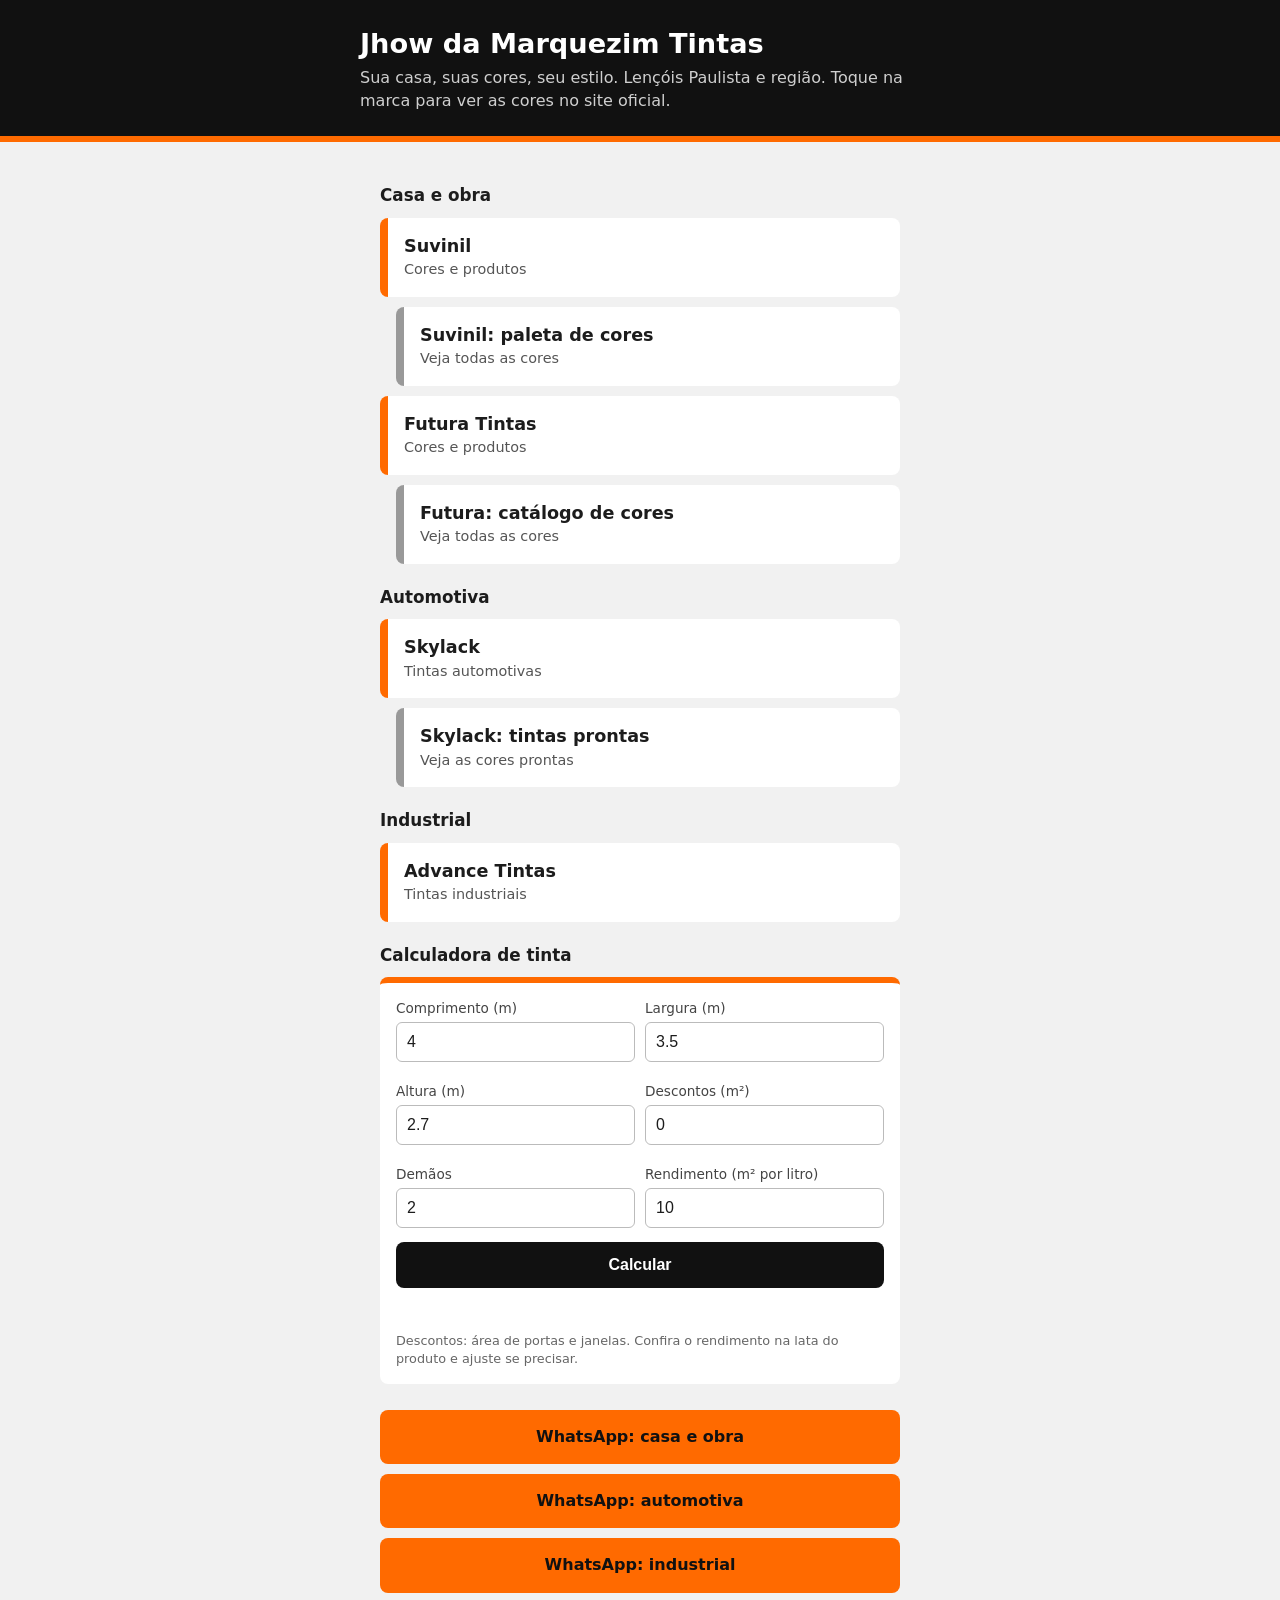
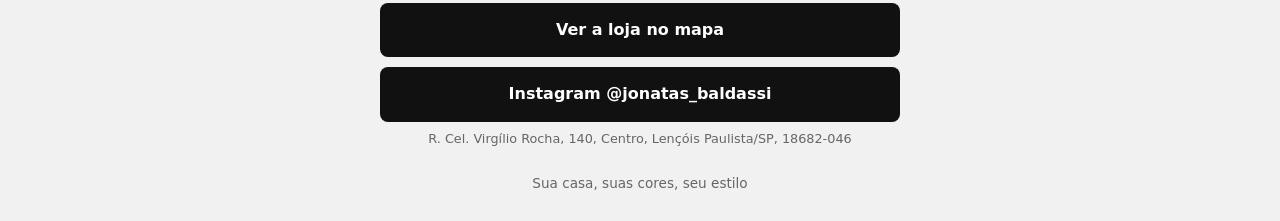
==== commit 45499738: "Add files via upload" ====
--- a/index.html
+++ b/index.html
@@ -4,113 +4,91 @@
 <meta charset="utf-8">
 <meta name="viewport" content="width=device-width, initial-scale=1">
 <title>Jhow da Marquezim Tintas | Lençóis Paulista</title>
-<meta name="description" content="Jhow da Marquezim Tintas: tintas para casa e obra, automotivas e industriais em Lençóis Paulista e região.">
-<link rel="preconnect" href="https://fonts.googleapis.com">
-<link href="https://fonts.googleapis.com/css2?family=Archivo:wght@400;600;800&display=swap" rel="stylesheet">
-<link rel="stylesheet" href="style.css">
+<style>
+:root{--laranja:#ff6a00;--preto:#111;--cinza:#f1f1f1;--texto:#1c1c1c;--branco:#fff}
+*{box-sizing:border-box;margin:0}
+body{font-family:system-ui,-apple-system,"Segoe UI",Roboto,Arial,sans-serif;background:var(--cinza);color:var(--texto);line-height:1.4}
+header{background:var(--preto);color:var(--branco);padding:28px 20px 24px;border-bottom:6px solid var(--laranja)}
+.wrap{max-width:560px;margin:0 auto}
+h1{font-size:1.7rem;line-height:1.15}
+header p{margin-top:8px;color:#cfcfcf}
+main{padding:20px}
+h2{font-size:1.05rem;margin:22px 0 10px}
+a.marca{display:flex;align-items:center;justify-content:space-between;gap:12px;background:var(--branco);color:var(--texto);text-decoration:none;border-left:8px solid var(--laranja);border-radius:8px;padding:16px;margin-bottom:10px;min-height:64px}
+a.marca strong{display:block;font-size:1.1rem}
+a.marca span{font-size:.9rem;color:#555}
+a.marca.extra{border-left-color:#999;margin-left:16px;min-height:56px}
+a.marca:active{background:#ffe9d9}
+a:focus-visible{outline:3px solid var(--preto);outline-offset:2px}
+.wpp{display:block;text-align:center;background:var(--laranja);color:var(--preto);font-weight:700;text-decoration:none;border-radius:8px;padding:16px;margin-top:26px}
+.calc{background:var(--branco);border-radius:8px;padding:16px;border-top:6px solid var(--laranja)}
+.calc .linha{display:grid;grid-template-columns:1fr 1fr;gap:10px}
+.calc label{display:block;font-size:.85rem;color:#444;margin-bottom:10px}
+.calc input{width:100%;font-size:1rem;padding:10px;margin-top:4px;border:1px solid #bbb;border-radius:6px;background:var(--branco);color:var(--texto)}
+.calc button{width:100%;background:var(--preto);color:var(--branco);font-size:1rem;font-weight:700;border:0;border-radius:8px;padding:14px;margin-top:4px}
+#resultado{margin-top:12px;font-size:1.05rem;min-height:1.4em}
+#resultado b{color:var(--laranja)}
+.dica{font-size:.8rem;color:#666;margin-top:8px}
+.wpp.seg{margin-top:10px}
+.loja{display:block;text-align:center;background:var(--preto);color:var(--branco);font-weight:700;text-decoration:none;border-radius:8px;padding:16px;margin-top:10px}
+footer{text-align:center;font-size:.85rem;color:#666;padding:6px 20px 28px}
+</style>
 </head>
 <body>
+<header><div class="wrap">
+<h1>Jhow da Marquezim Tintas</h1>
+<p>Sua casa, suas cores, seu estilo. Lençóis Paulista e região. Toque na marca para ver as cores no site oficial.</p>
+</div></header>
 
-<header class="topo">
-  <a href="#inicio" class="marca">Jhow da Marquezim</a>
-  <nav>
-    <a href="#catalogo">Catálogo</a>
-    <a href="#calculadora">Calculadora</a>
-    <a href="#parceiro">Parceiros</a>
-    <a href="#contato">Contato</a>
-  </nav>
-</header>
+<main class="wrap">
+<h2>Casa e obra</h2>
+<a class="marca" href="https://www.suvinil.com.br" target="_blank" rel="noopener"><div><strong>Suvinil</strong><span>Cores e produtos</span></div></a>
+<a class="marca extra" href="https://www.suvinil.com.br/paleta-de-cores" target="_blank" rel="noopener"><div><strong>Suvinil: paleta de cores</strong><span>Veja todas as cores</span></div></a>
+<a class="marca" href="https://futuratintas.com.br" target="_blank" rel="noopener"><div><strong>Futura Tintas</strong><span>Cores e produtos</span></div></a>
+<a class="marca extra" href="https://futuratintas.com.br/catalogo-de-cores/" target="_blank" rel="noopener"><div><strong>Futura: catálogo de cores</strong><span>Veja todas as cores</span></div></a>
 
-<main>
-<section id="inicio" class="hero">
-  <div class="faixas" aria-hidden="true"><i></i><i></i><i></i><i></i><i></i></div>
-  <div class="hero-txt">
-    <p class="slogan">Sua casa, suas cores, seu estilo</p>
-    <h1>Jhow da Marquezim Tintas</h1>
-    <p>Mais de 15 anos com tintas. Atendimento em Lençóis Paulista e região.</p>
-    <p class="quem">Fale com o Jhow sobre:</p>
-    <div class="botoes">
-      <a class="btn zap" data-zap="Olá Jhow! Quero falar sobre tintas para casa e obra.">Casa e obra</a>
-      <a class="btn zap" data-zap="Olá Jhow! Quero falar sobre tintas automotivas.">Automotiva</a>
-      <a class="btn zap" data-zap="Olá Jhow! Quero falar sobre tintas industriais.">Industrial</a>
-    </div>
-  </div>
-  <img class="foto" src="foto.jpg" alt="Jhow da Marquezim Tintas" onerror="this.style.display='none'">
-</section>
+<h2>Automotiva</h2>
+<a class="marca" href="https://site.skylack.com.br" target="_blank" rel="noopener"><div><strong>Skylack</strong><span>Tintas automotivas</span></div></a>
+<a class="marca extra" href="https://site.skylack.com.br/tintas-prontas/" target="_blank" rel="noopener"><div><strong>Skylack: tintas prontas</strong><span>Veja as cores prontas</span></div></a>
 
-<section id="catalogo" class="bloco">
-  <h2>Catálogo virtual</h2>
-  <p class="sub">Escolha a cor no catálogo oficial de cada marca e mande o nome ou código para o Jhow.</p>
-  <h3>Catálogos de cores</h3>
-  <div class="grade links">
-    <a class="cat" data-link="suvinil" target="_blank" rel="noopener">Suvinil</a>
-    <a class="cat" data-link="futura" target="_blank" rel="noopener">Futura Tintas</a>
-    <a class="cat" data-link="anjo" target="_blank" rel="noopener">Anjo Tintas (PDF)</a>
-    <a class="cat" data-link="skylack" target="_blank" rel="noopener">Skylack (automotiva)</a>
-    <a class="cat" data-link="advance" target="_blank" rel="noopener">Advance Tintas (industrial)</a>
-    <a class="cat" data-link="ecomundi" target="_blank" rel="noopener">Pedras naturais (Ecomundi)</a>
-  </div>
-  <h3>O que você encontra</h3>
-  <div class="grade prod">
-    <article><h4>Casa e obra</h4><p>Tintas para paredes, tetos, madeira e metal, texturas e complementos.</p></article>
-    <article><h4>Automotiva</h4><p>Tintas e acabamentos automotivos.</p></article>
-    <article><h4>Industrial</h4><p>Soluções em tintas para indústria.</p></article>
-    <article><h4>Pedras naturais</h4><p>Revestimentos de cristal para acabamento diferenciado.</p></article>
-  </div>
-  <p class="nota">Preços e disponibilidade: consulte o Jhow pelo WhatsApp.</p>
-</section>
+<h2>Industrial</h2>
+<a class="marca" href="https://advancetintas.com.br" target="_blank" rel="noopener"><div><strong>Advance Tintas</strong><span>Tintas industriais</span></div></a>
 
-<section id="calculadora" class="bloco claro">
-  <h2>Calculadora de tinta</h2>
-  <p class="sub">Estimativa de litros. Confira o rendimento na lata do produto.</p>
-  <div class="calc">
-    <label>Ambiente <input id="amb" value="Sala"></label>
-    <label>Comprimento (m) <input id="comp" type="number" step="0.1" value="4"></label>
-    <label>Largura (m) <input id="larg" type="number" step="0.1" value="4"></label>
-    <label>Altura (m) <input id="alt" type="number" step="0.1" value="2.7"></label>
-    <label>Descontos: portas e janelas (m²) <input id="desc" type="number" step="0.1" value="0"></label>
-    <label>Demãos <input id="dem" type="number" min="1" value="2"></label>
-    <label>Rendimento (m² por litro, por demão) <input id="rend" type="number" step="0.5" value="10"></label>
-    <button id="calcular" class="btn">Calcular</button>
-  </div>
-  <p id="resultado" class="resultado" aria-live="polite"></p>
-  <a id="zapCalc" class="btn zap" hidden>Enviar este cálculo ao Jhow</a>
-</section>
+<h2>Calculadora de tinta</h2>
+<div class="calc">
+<div class="linha">
+<label>Comprimento (m)<input id="c" type="number" inputmode="decimal" step="0.01" min="0" value="4"></label>
+<label>Largura (m)<input id="l" type="number" inputmode="decimal" step="0.01" min="0" value="3.5"></label>
+<label>Altura (m)<input id="h" type="number" inputmode="decimal" step="0.01" min="0" value="2.7"></label>
+<label>Descontos (m²)<input id="d" type="number" inputmode="decimal" step="0.01" min="0" value="0"></label>
+<label>Demãos<input id="m" type="number" inputmode="numeric" min="1" value="2"></label>
+<label>Rendimento (m² por litro)<input id="r" type="number" inputmode="decimal" step="0.1" min="0.1" value="10"></label>
+</div>
+<button type="button" id="calcular">Calcular</button>
+<p id="resultado" aria-live="polite"></p>
+<p class="dica">Descontos: área de portas e janelas. Confira o rendimento na lata do produto e ajuste se precisar.</p>
+</div>
 
-<section id="dicas" class="bloco">
-  <h2>Dicas rápidas</h2>
-  <ul class="dicas">
-    <li>Parede limpa, seca e lixada garante melhor acabamento.</li>
-    <li>Aplique a quantidade de demãos indicada na lata, esperando o tempo de secagem.</li>
-    <li>Compre a tinta de uma vez só para evitar diferença de tom entre latas.</li>
-  </ul>
-</section>
-
-<section id="parceiro" class="bloco escuro">
-  <h2>Seja um parceiro</h2>
-  <p class="sub">Pintor ou profissional da obra? Preencha e o Jhow chama você no WhatsApp.</p>
-  <div class="calc">
-    <label>Seu nome <input id="pNome"></label>
-    <label>Sua profissão <input id="pProf" placeholder="Ex.: pintor"></label>
-    <label>Cidade <input id="pCid"></label>
-    <button id="enviarParceiro" class="btn">Enviar para o Jhow</button>
-  </div>
-</section>
-
-<section id="sobre" class="bloco">
-  <h2>Sobre o Jhow</h2>
-  <p>Jhow trabalha com tintas há mais de 15 anos na Marquezim Tintas, em Lençóis Paulista. Atende obras, residências, oficinas e indústrias.</p>
-</section>
+<a class="wpp" href="https://wa.me/5514998164220?text=Ol%C3%A1%20Jhow%2C%20quero%20um%20or%C3%A7amento%20para%20casa%20ou%20obra." target="_blank" rel="noopener">WhatsApp: casa e obra</a>
+<a class="wpp seg" href="https://wa.me/5514998164220?text=Ol%C3%A1%20Jhow%2C%20quero%20um%20or%C3%A7amento%20de%20tinta%20automotiva." target="_blank" rel="noopener">WhatsApp: automotiva</a>
+<a class="wpp seg" href="https://wa.me/5514998164220?text=Ol%C3%A1%20Jhow%2C%20quero%20um%20or%C3%A7amento%20de%20tinta%20industrial." target="_blank" rel="noopener">WhatsApp: industrial</a>
+<a class="loja" href="https://www.google.com/maps/search/?api=1&query=Marquezim+Tintas+R.+Cel.+Virg%C3%ADlio+Rocha%2C+140+-+Centro%2C+Len%C3%A7%C3%B3is+Paulista+-+SP%2C+18682-046" target="_blank" rel="noopener">Ver a loja no mapa</a>
+<a class="loja" href="https://www.instagram.com/jonatas_baldassi/" target="_blank" rel="noopener">Instagram @jonatas_baldassi</a>
+<p class="dica" style="text-align:center">R. Cel. Virgílio Rocha, 140, Centro, Lençóis Paulista/SP, 18682-046</p>
 </main>
-
-<footer id="contato" class="rodape">
-  <h2>Contato</h2>
-  <p><a class="zap" data-zap="Olá Jhow! Vim pelo seu site.">WhatsApp: (14) 99816-4220</a></p>
-  <p><a href="https://instagram.com/jonatas_baldassi" target="_blank" rel="noopener">Instagram: @jonatas_baldassi</a></p>
-  <p>Marquezim Tintas, Lençóis Paulista/SP</p>
-  <p id="endereco"></p>
-</footer>
-
-<script src="script.js"></script>
+<footer>Sua casa, suas cores, seu estilo</footer>
+<script>
+(function(){
+  var v=function(id){return parseFloat(String(document.getElementById(id).value).replace(',','.'))||0;};
+  var fmt=function(n){return n.toLocaleString('pt-BR',{maximumFractionDigits:1});};
+  document.getElementById('calcular').addEventListener('click',function(){
+    var area=2*(v('c')+v('l'))*v('h')-v('d');
+    var out=document.getElementById('resultado');
+    if(area<=0||v('r')<=0||v('m')<=0){out.textContent='Confira as medidas e tente de novo.';return;}
+    var litros=area*v('m')/v('r');
+    out.innerHTML='Área de parede: <b>'+fmt(area)+' m²</b><br>Tinta necessária: <b>'+fmt(litros)+' litros</b> em '+v('m')+' demãos';
+  });
+})();
+</script>
 </body>
 </html>
